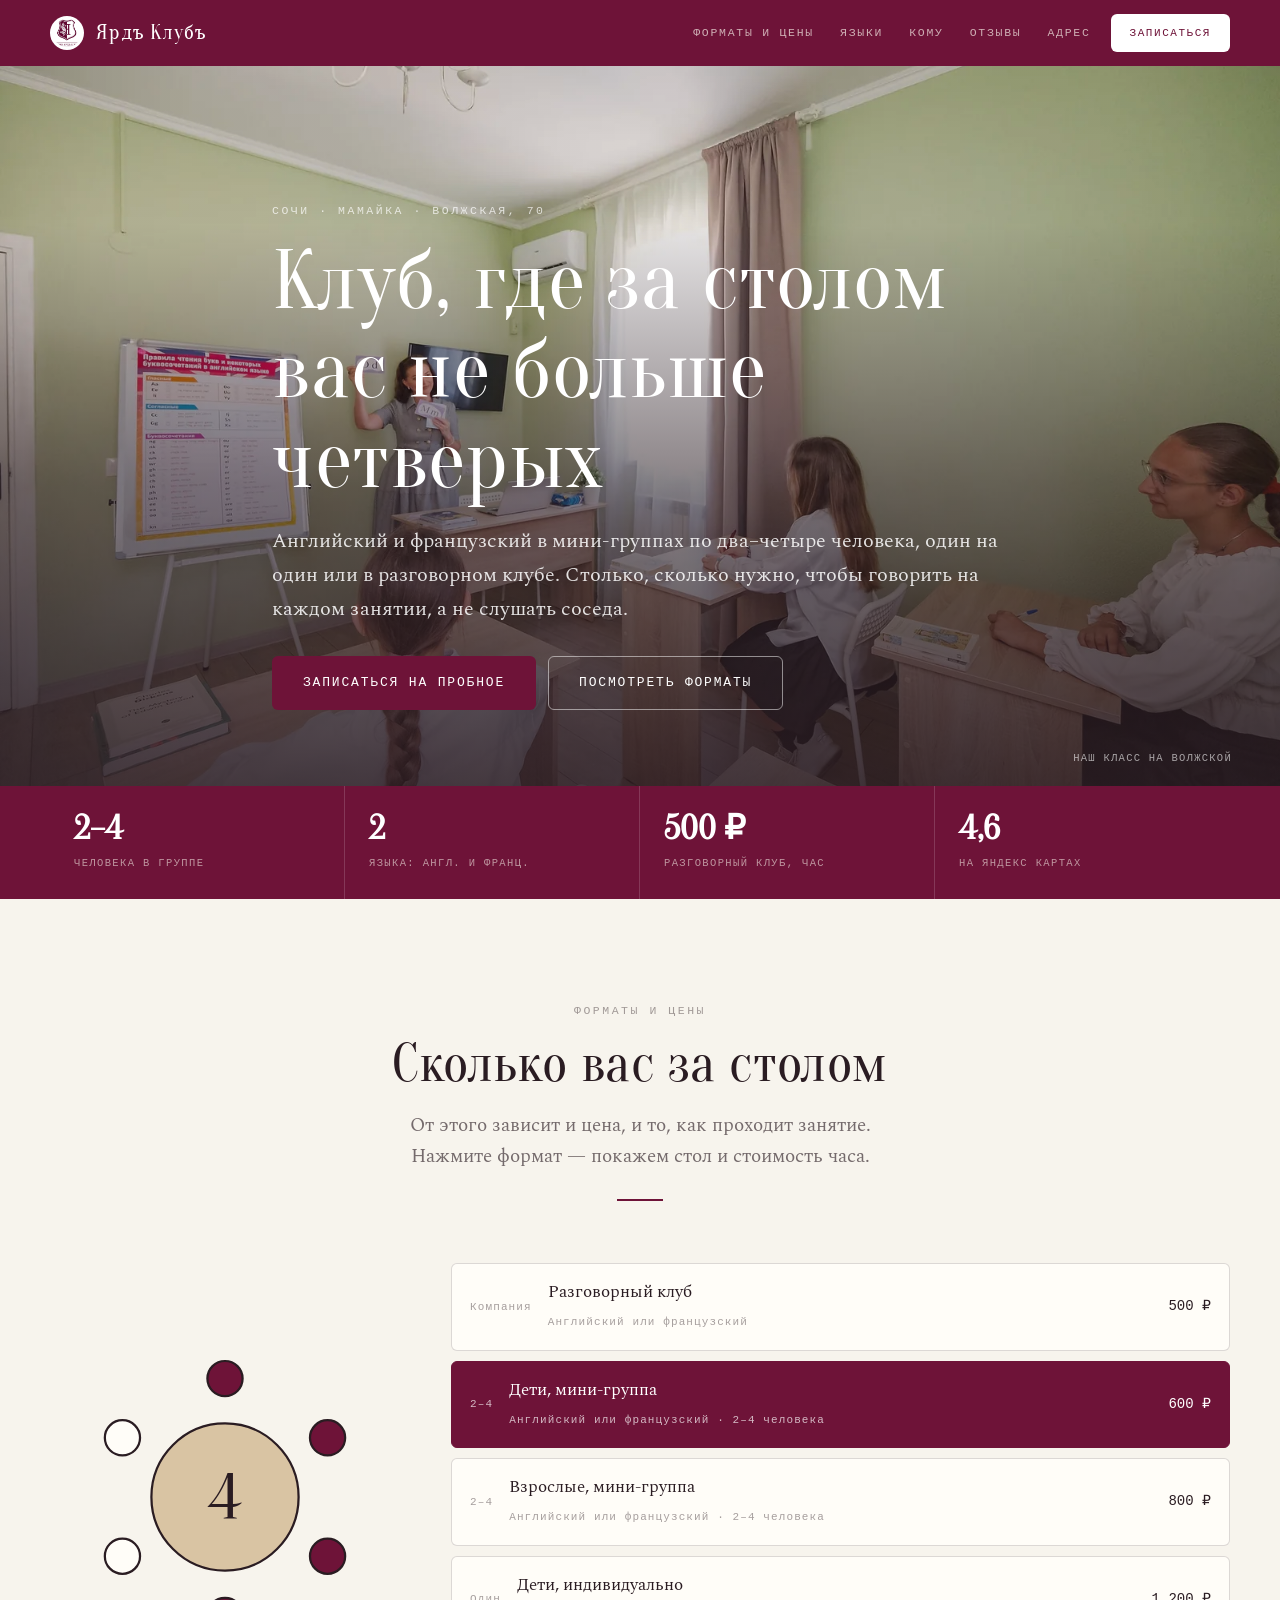
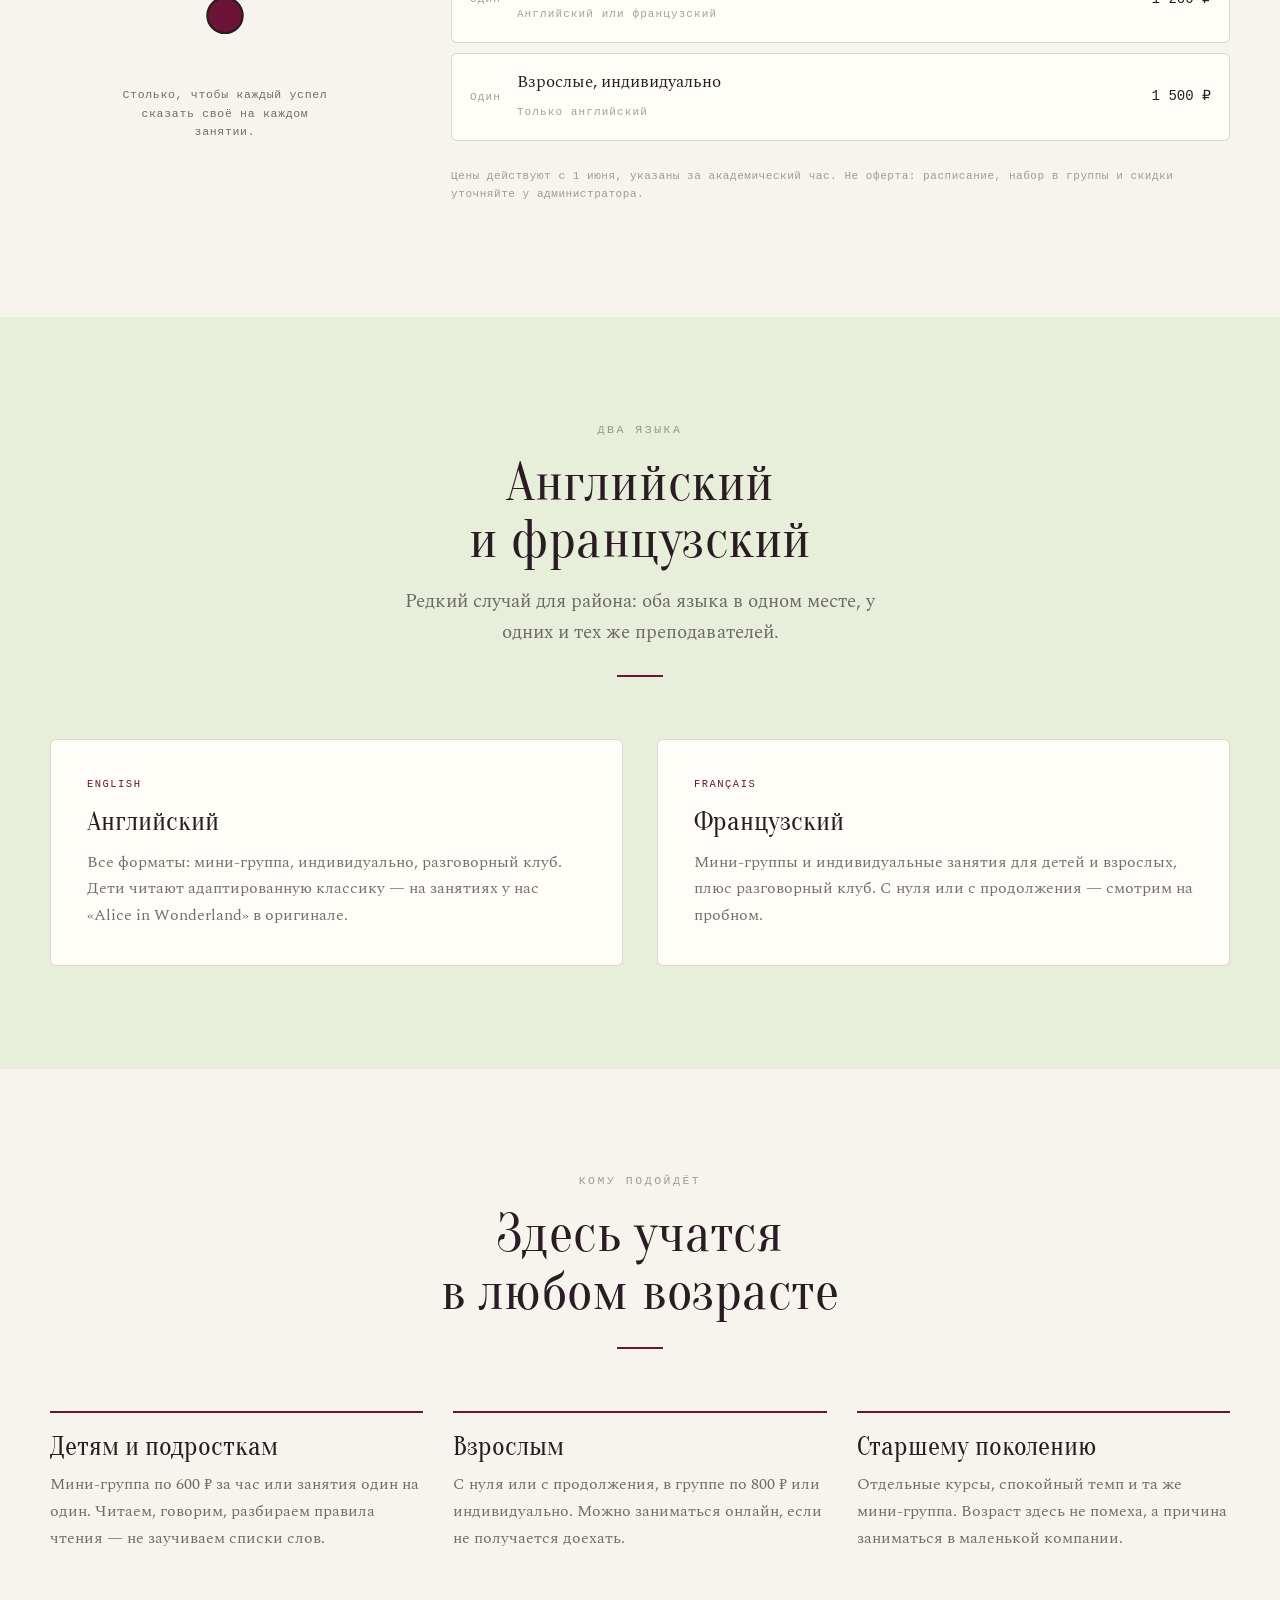
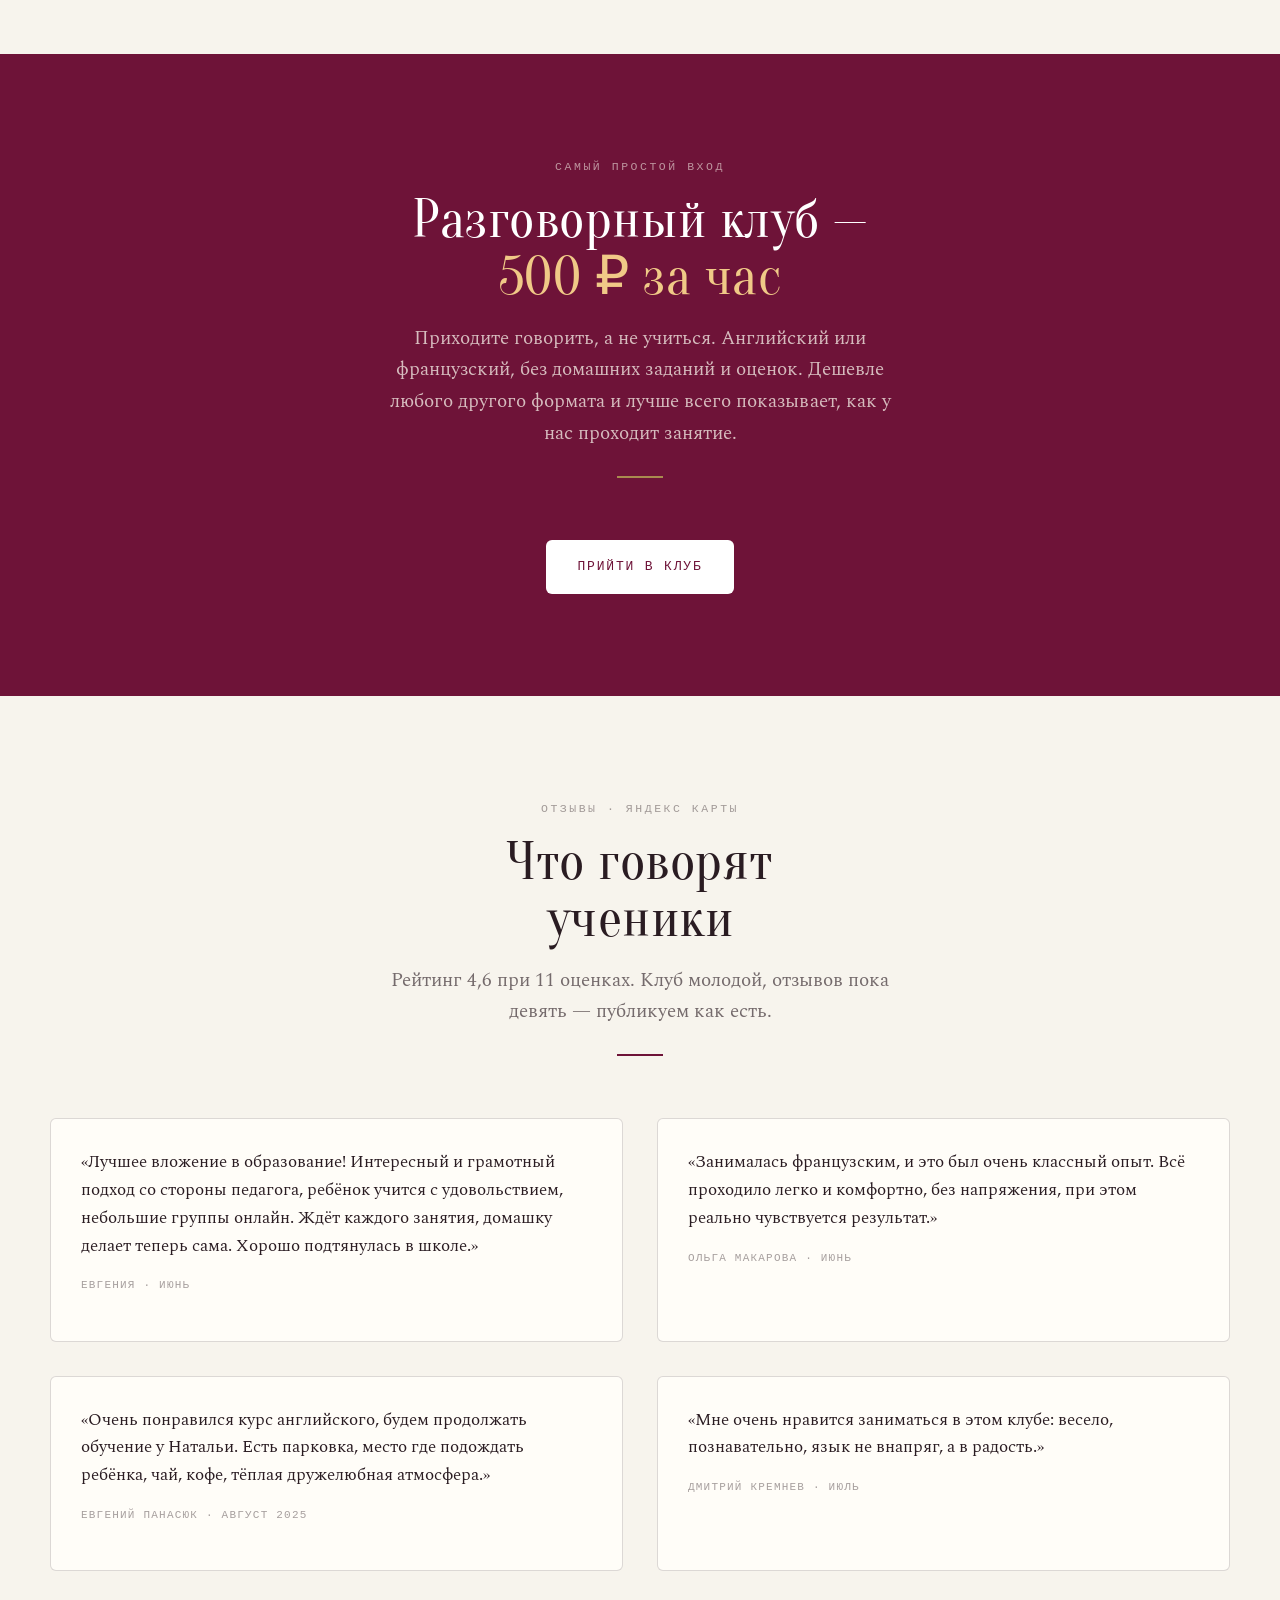
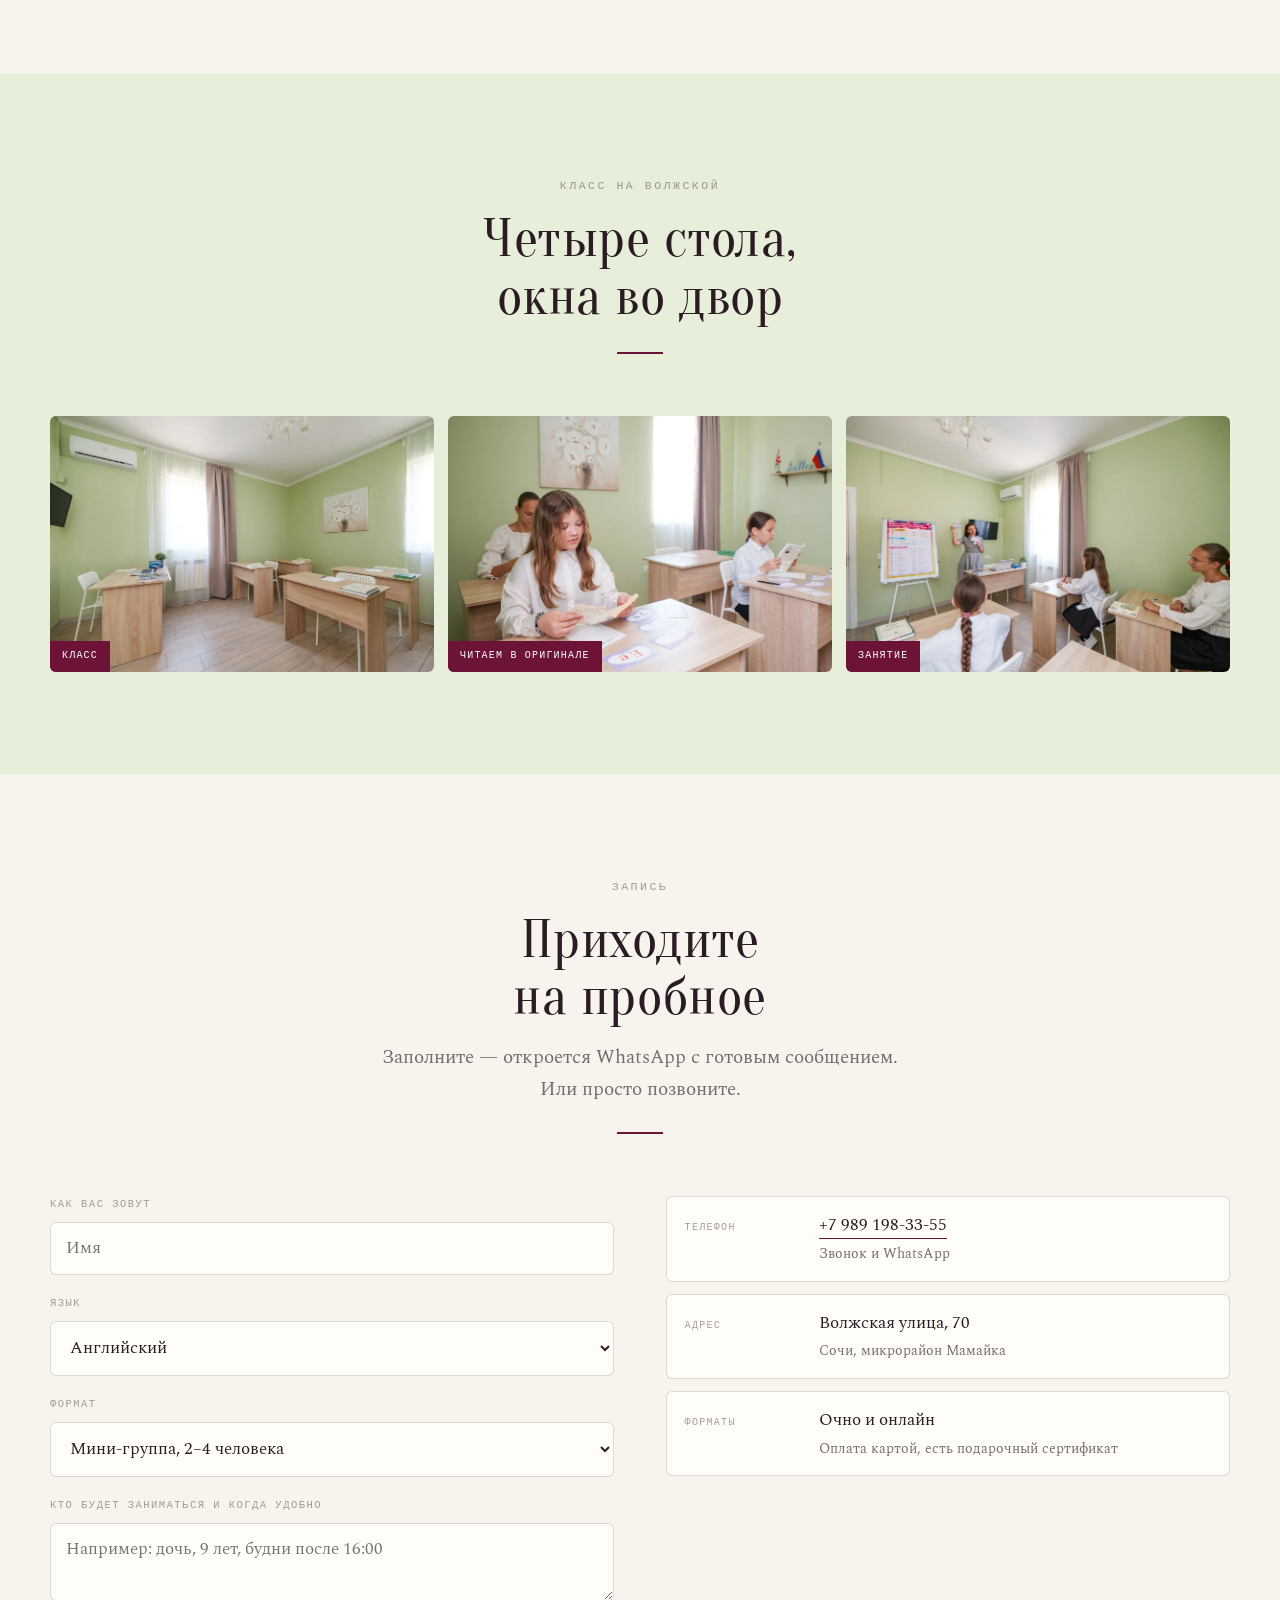
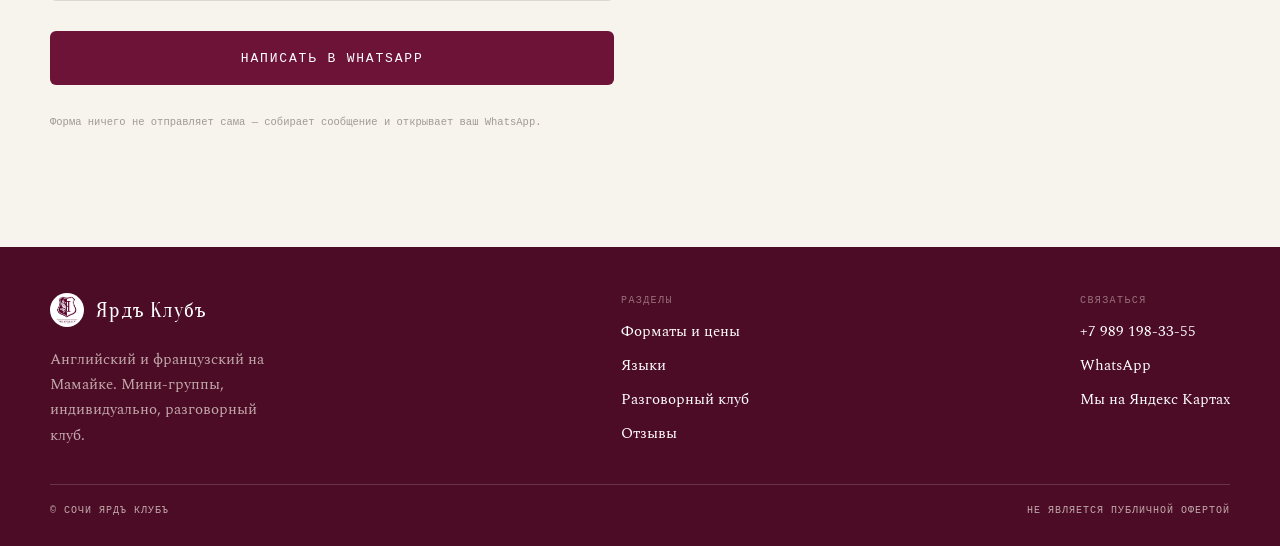
==== yardclub/index.html @ f6d2318f "Добавить на витрину демо Сочи Ярдъ Клубъ Курсы английского и французского на Мамайке. Собрано по кар" ====
<!doctype html>
<html lang="ru">
<head>
<meta charset="utf-8">
<meta name="viewport" content="width=device-width, initial-scale=1">
<title>Сочи Ярдъ Клубъ — английский и французский на Мамайке</title>
<meta name="description" content="Курсы английского и французского в Сочи, Волжская 70. Мини-группы по 2–4 человека, индивидуально, разговорный клуб от 500 ₽. Дети, взрослые и старшее поколение.">
<meta property="og:title" content="Сочи Ярдъ Клубъ — английский и французский на Мамайке">
<meta property="og:description" content="Мини-группы по 2–4 человека. Два языка, разговорный клуб, занятия онлайн и очно.">
<meta property="og:image" content="assets/photo/lesson.jpg">
<meta name="theme-color" content="#6e1338">
<link rel="preconnect" href="https://fonts.googleapis.com">
<link rel="preconnect" href="https://fonts.gstatic.com" crossorigin>
<link href="https://fonts.googleapis.com/css2?family=Oranienbaum&family=Spectral:wght@400;500;600&family=Cousine:wght@400;700&display=swap" rel="stylesheet">
<link rel="stylesheet" href="assets/css/style.css">
<script type="application/ld+json">
{
  "@context": "https://schema.org",
  "@type": "LanguageSchool",
  "name": "Сочи Ярдъ Клубъ",
  "alternateName": "Yard Club",
  "description": "Курсы английского и французского языка в Сочи: мини-группы, индивидуально, разговорный клуб.",
  "address": { "@type": "PostalAddress", "streetAddress": "Волжская улица, 70, микрорайон Мамайка", "addressLocality": "Сочи", "addressCountry": "RU" },
  "telephone": "+79891983355",
  "aggregateRating": { "@type": "AggregateRating", "ratingValue": "4.6", "reviewCount": "9", "bestRating": "5" }
}
</script>
</head>
<body>

<header class="hdr">
  <div class="wrap hdr-in">
    <a class="mark" href="#top">
      <img src="assets/photo/crest.webp" alt="" width="34" height="34">
      <b>Ярдъ Клубъ</b>
    </a>
    <nav class="nav">
      <a href="#table">Форматы и цены</a>
      <a href="#langs">Языки</a>
      <a href="#who">Кому</a>
      <a href="#reviews">Отзывы</a>
      <a href="#book">Адрес</a>
    </nav>
    <a class="btn" href="#book">Записаться</a>
  </div>
</header>

<main id="top">

  <!-- ═══ ПЕРВЫЙ ЭКРАН: ФОТО ВО ВСЮ ШИРИНУ ═══ -->
  <section class="hero on-photo">
    <div class="hero-bg">
      <picture>
        <source srcset="assets/photo/lesson.webp" type="image/webp">
        <img src="assets/photo/lesson.jpg" width="1600" height="1067"
             alt="Занятие в Ярдъ Клубе: три ученицы за отдельными столами и преподаватель с карточками">
      </picture>
    </div>

    <div class="wrap hero-in">
      <p class="eyebrow">Сочи · Мамайка · Волжская, 70</p>
      <h1>Клуб, где за столом<br>вас не больше четверых</h1>
      <p class="hero-sub">
        Английский и французский в мини-группах по два–четыре человека,
        один на один или в разговорном клубе. Столько, сколько нужно,
        чтобы говорить на каждом занятии, а не слушать соседа.
      </p>
      <div class="hero-cta">
        <a class="btn btn-solid" href="#book">Записаться на пробное</a>
        <a class="btn btn-line" href="#table">Посмотреть форматы</a>
      </div>
    </div>

    <span class="hero-cap">Наш класс на Волжской</span>
  </section>

  <!-- ═══ ЛЕНТА ФАКТОВ ═══ -->
  <div class="strip">
    <div class="wrap strip-in">
      <div class="strip-i"><b>2–4</b><span>человека в группе</span></div>
      <div class="strip-i"><b>2</b><span>языка: англ. и франц.</span></div>
      <div class="strip-i"><b>500 ₽</b><span>разговорный клуб, час</span></div>
      <div class="strip-i"><b>4,6</b><span>на Яндекс Картах</span></div>
    </div>
  </div>

  <!-- ═══ ПОДПИСЬ ПРОЕКТА: КЛУБНЫЙ СТОЛ ═══ -->
  <section id="table">
    <div class="wrap">
      <div class="head">
        <p class="eyebrow">Форматы и цены</p>
        <h2>Сколько вас за столом</h2>
        <p class="lede">
          От этого зависит и цена, и то, как проходит занятие.
          Нажмите формат — покажем стол и стоимость часа.
        </p>
      </div>

      <div class="table-wrap">
        <div class="desk-col">
          <div class="desk" id="desk"></div>
          <p class="desk-lbl" id="desk-lbl"></p>
        </div>

        <div>
          <div class="seats" id="seats" role="tablist" aria-label="Форматы занятий"></div>
          <p class="table-note">
            Цены действуют с 1 июня, указаны за академический час.
            Не оферта: расписание, набор в группы и скидки уточняйте
            у администратора.
          </p>
        </div>
      </div>
    </div>
  </section>

  <!-- ═══ ЯЗЫКИ ═══ -->
  <section class="band" id="langs">
    <div class="wrap">
      <div class="head">
        <p class="eyebrow">Два языка</p>
        <h2>Английский<br>и французский</h2>
        <p class="lede">Редкий случай для района: оба языка в одном месте, у одних и тех же преподавателей.</p>
      </div>

      <div class="langs">
        <div class="lang">
          <span class="tag">English</span>
          <h3>Английский</h3>
          <p>
            Все форматы: мини-группа, индивидуально, разговорный клуб.
            Дети читают адаптированную классику — на занятиях у нас
            «Alice in Wonderland» в оригинале.
          </p>
        </div>
        <div class="lang">
          <span class="tag">Français</span>
          <h3>Французский</h3>
          <p>
            Мини-группы и индивидуальные занятия для детей и взрослых,
            плюс разговорный клуб. С нуля или с продолжения — смотрим
            на пробном.
          </p>
        </div>
      </div>
    </div>
  </section>

  <!-- ═══ КОМУ ═══ -->
  <section id="who">
    <div class="wrap">
      <div class="head">
        <p class="eyebrow">Кому подойдёт</p>
        <h2>Здесь учатся<br>в любом возрасте</h2>
      </div>

      <div class="who-grid">
        <div class="who-c">
          <h3>Детям и подросткам</h3>
          <p>Мини-группа по 600 ₽ за час или занятия один на один. Читаем, говорим, разбираем правила чтения — не заучиваем списки слов.</p>
        </div>
        <div class="who-c">
          <h3>Взрослым</h3>
          <p>С нуля или с продолжения, в группе по 800 ₽ или индивидуально. Можно заниматься онлайн, если не получается доехать.</p>
        </div>
        <div class="who-c">
          <h3>Старшему поколению</h3>
          <p>Отдельные курсы, спокойный темп и та же мини-группа. Возраст здесь не помеха, а причина заниматься в маленькой компании.</p>
        </div>
      </div>
    </div>
  </section>

  <!-- ═══ РАЗГОВОРНЫЙ КЛУБ ═══ -->
  <section class="wine" id="club">
    <div class="wrap">
      <div class="head">
        <p class="eyebrow">Самый простой вход</p>
        <h2>Разговорный клуб —<br><span class="accent">500 ₽ за час</span></h2>
        <p class="lede" style="color:rgba(244,236,228,.78)">
          Приходите говорить, а не учиться. Английский или французский,
          без домашних заданий и оценок. Дешевле любого другого формата
          и лучше всего показывает, как у нас проходит занятие.
        </p>
      </div>
      <div style="text-align:center">
        <a class="btn btn-solid" href="#book" style="background:#fff;color:var(--wine)">Прийти в клуб</a>
      </div>
    </div>
  </section>

  <!-- ═══ ОТЗЫВЫ ═══ -->
  <section id="reviews">
    <div class="wrap">
      <div class="head">
        <p class="eyebrow">Отзывы · Яндекс Карты</p>
        <h2>Что говорят<br>ученики</h2>
        <p class="lede">Рейтинг 4,6 при 11 оценках. Клуб молодой, отзывов пока девять — публикуем как есть.</p>
      </div>

      <div class="quotes" id="quotes"></div>
    </div>
  </section>

  <!-- ═══ ФОТОГРАФИИ ═══ -->
  <section class="band" id="pics">
    <div class="wrap">
      <div class="head">
        <p class="eyebrow">Класс на Волжской</p>
        <h2>Четыре стола,<br>окна во двор</h2>
      </div>

      <div class="pics">
        <figure class="pic">
          <picture><source srcset="assets/photo/room.webp" type="image/webp">
          <img src="assets/photo/room.jpg" loading="lazy" alt="Класс Ярдъ Клуба: четыре стола, светлые стены, окна"></picture>
          <figcaption>Класс</figcaption>
        </figure>
        <figure class="pic">
          <picture><source srcset="assets/photo/reading.webp" type="image/webp">
          <img src="assets/photo/reading.jpg" loading="lazy" alt="Ученица читает Alice in Wonderland в оригинале"></picture>
          <figcaption>Читаем в оригинале</figcaption>
        </figure>
        <figure class="pic">
          <picture><source srcset="assets/photo/lesson.webp" type="image/webp">
          <img src="assets/photo/lesson.jpg" loading="lazy" alt="Занятие с преподавателем и карточками букв"></picture>
          <figcaption>Занятие</figcaption>
        </figure>
      </div>
    </div>
  </section>

  <!-- ═══ ЗАПИСЬ ═══ -->
  <section id="book">
    <div class="wrap">
      <div class="head">
        <p class="eyebrow">Запись</p>
        <h2>Приходите<br>на пробное</h2>
        <p class="lede">Заполните — откроется WhatsApp с готовым сообщением. Или просто позвоните.</p>
      </div>

      <div class="book">
        <form class="form" id="book-form" novalidate>
          <div>
            <label class="fl" for="f-name">Как вас зовут</label>
            <input id="f-name" name="name" type="text" autocomplete="name" placeholder="Имя" required>
          </div>
          <div>
            <label class="fl" for="f-lang">Язык</label>
            <select id="f-lang" name="lang">
              <option selected>Английский</option>
              <option>Французский</option>
              <option>Ещё не решили</option>
            </select>
          </div>
          <div>
            <label class="fl" for="f-fmt">Формат</label>
            <select id="f-fmt" name="fmt">
              <option>Разговорный клуб</option>
              <option selected>Мини-группа, 2–4 человека</option>
              <option>Индивидуально</option>
              <option>Подскажите, что подойдёт</option>
            </select>
          </div>
          <div>
            <label class="fl" for="f-note">Кто будет заниматься и когда удобно</label>
            <textarea id="f-note" name="note" placeholder="Например: дочь, 9 лет, будни после 16:00"></textarea>
          </div>
          <button class="btn btn-solid btn-block" type="submit">Написать в WhatsApp</button>
          <p class="form-note" id="form-note">Форма ничего не отправляет сама — собирает сообщение и открывает ваш WhatsApp.</p>
        </form>

        <div class="info">
          <div class="info-r">
            <div class="info-k">Телефон</div>
            <div class="info-v"><a href="tel:+79891983355">+7 989 198-33-55</a><small>Звонок и WhatsApp</small></div>
          </div>
          <div class="info-r">
            <div class="info-k">Адрес</div>
            <div class="info-v">Волжская улица, 70<small>Сочи, микрорайон Мамайка</small></div>
          </div>
          <div class="info-r">
            <div class="info-k">Форматы</div>
            <div class="info-v">Очно и онлайн<small>Оплата картой, есть подарочный сертификат</small></div>
          </div>
          <iframe class="map" loading="lazy" title="Ярдъ Клубъ на карте"
            src="https://yandex.ru/map-widget/v1/org/yard_club/173596534362/?ll=39.697316%2C43.626962&z=17"></iframe>
        </div>
      </div>
    </div>
  </section>

</main>

<footer class="ftr">
  <div class="wrap">
    <div class="ftr-in">
      <div class="ftr-col">
        <a class="mark" href="#top" style="margin:0">
          <img src="assets/photo/crest.webp" alt="" width="34" height="34">
          <b>Ярдъ Клубъ</b>
        </a>
        <p style="margin:10px 0 0;max-width:30ch;font-size:15px">Английский и французский на Мамайке. Мини-группы, индивидуально, разговорный клуб.</p>
      </div>
      <div class="ftr-col">
        <span class="fl">Разделы</span>
        <a href="#table">Форматы и цены</a>
        <a href="#langs">Языки</a>
        <a href="#club">Разговорный клуб</a>
        <a href="#reviews">Отзывы</a>
      </div>
      <div class="ftr-col">
        <span class="fl">Связаться</span>
        <a href="tel:+79891983355">+7 989 198-33-55</a>
        <a href="https://wa.me/79891983355" target="_blank" rel="noopener">WhatsApp</a>
        <a href="https://yandex.ru/maps/org/yard_club/173596534362/" target="_blank" rel="noopener">Мы на Яндекс Картах</a>
      </div>
    </div>
    <div class="ftr-bottom">
      <span>© Сочи Ярдъ Клубъ</span>
      <span>Не является публичной офертой</span>
    </div>
  </div>
</footer>

<a class="btn btn-solid fab" href="#book">Записаться на пробное</a>

<script src="assets/js/app.js"></script>
</body>
</html>
---- yardclub/assets/css/style.css ----
/* Сочи Ярдъ Клубъ — курсы английского и французского
   ------------------------------------------------------------------
   Бордовый снят с их герба (assets/photo/crest.webp), фисташковая
   полоса — краска стен в классе. Ничего не подобрано на вкус.

   Шрифты: Oranienbaum (дисплей) — русская высококонтрастная,
   под «ЯРДЪ» через твёрдый знак; Spectral (текст); Cousine (рубрики).

   Композиция намеренно другая, чем у соседних демо: первый экран —
   фотография во всю ширину с панелью поверх, заголовки разделов
   выключены по центру, как объявление на клубной доске. Скругления
   маленькие, но есть — клуб, а не редакция. */

:root {
  --paper: #f7f4ed;
  --band: #e7eeda;
  --card: #fffdf8;
  --wine: #6e1338;
  --wine-deep: #4d0c26;
  --ink: #2a1c22;
  --ink-60: rgba(42, 28, 34, .64);
  --ink-40: rgba(42, 28, 34, .42);
  --rule: rgba(42, 28, 34, .16);
  --gold: #a98b4f;

  --display: "Oranienbaum", Georgia, serif;
  --body: "Spectral", Georgia, serif;
  --mono: "Cousine", ui-monospace, monospace;

  --wrap: 1180px;
  --gutter: clamp(20px, 4vw, 48px);
  --step: clamp(60px, 8vw, 110px);
  --r: 6px;
}

* { box-sizing: border-box; }
html { scroll-behavior: smooth; -webkit-text-size-adjust: 100%; }

body {
  margin: 0;
  background: var(--paper);
  color: var(--ink);
  font-family: var(--body);
  font-size: 17px;
  line-height: 1.68;
  -webkit-font-smoothing: antialiased;
}

img { max-width: 100%; display: block; }
a { color: inherit; }

.wrap { width: min(100% - (var(--gutter) * 2), var(--wrap)); margin-inline: auto; }
section { padding-block: var(--step); }
.band { background: var(--band); }
.wine { background: var(--wine); color: #f4ece4; }
.wine h2, .wine h3 { color: #fff; }
.wine p { color: rgba(244, 236, 228, .78); }

/* ---------- типографика ---------- */

h1, h2, h3 { font-family: var(--display); font-weight: 400; margin: 0; line-height: 1.06; }
h1 { font-size: clamp(40px, 6.6vw, 86px); letter-spacing: .01em; }
h2 { font-size: clamp(30px, 4.4vw, 54px); letter-spacing: .01em; }
h3 { font-size: clamp(21px, 2.4vw, 27px); }
.accent { color: var(--wine); }
.wine .accent { color: #f0c987; }

.eyebrow {
  font-family: var(--mono); font-size: 11.5px; letter-spacing: .22em;
  text-transform: uppercase; color: var(--ink-40); margin: 0 0 16px;
}
.wine .eyebrow { color: rgba(244, 236, 228, .6); }

.lede { font-size: clamp(16px, 1.7vw, 19px); color: var(--ink-60); margin: 0; }

/* Заголовок раздела по центру — как объявление на клубной доске.
   Это и есть главное отличие от редакционной сетки соседних демо. */
.head { text-align: center; max-width: 58ch; margin: 0 auto clamp(38px, 5vw, 62px); }
.head .lede { margin-top: 16px; }
.head::after {
  content: ""; display: block; width: 46px; height: 2px;
  background: var(--wine); margin: 26px auto 0;
}
.wine .head::after { background: var(--gold); }

/* ---------- кнопки ---------- */

.btn {
  display: inline-flex; align-items: center; justify-content: center;
  padding: 15px 30px; border: 1px solid transparent; border-radius: var(--r);
  font-family: var(--mono); font-weight: 400; font-size: 13px;
  letter-spacing: .14em; text-transform: uppercase;
  text-decoration: none; cursor: pointer; min-height: 52px;
  transition: background .18s ease, color .18s ease, border-color .18s ease;
}
.btn-solid { background: var(--wine); color: #fff; }
.btn-solid:hover { background: var(--wine-deep); }
.btn-line { background: transparent; color: var(--ink); border-color: var(--rule); }
.btn-line:hover { border-color: var(--wine); color: var(--wine); }
.on-photo .btn-line { color: #fff; border-color: rgba(255,255,255,.5); }
.on-photo .btn-line:hover { border-color: #fff; background: rgba(255,255,255,.12); color: #fff; }
.btn-block { width: 100%; }
.btn:focus-visible { outline: 2px solid var(--gold); outline-offset: 3px; }

/* ---------- шапка ---------- */

.hdr { background: var(--wine); color: #f4ece4; }
.hdr-in { display: flex; align-items: center; gap: 20px; height: 66px; }
.mark { display: flex; align-items: center; gap: 12px; text-decoration: none; margin-right: auto; }
.mark img { width: 34px; height: 34px; object-fit: contain; background: #fff; border-radius: 50%; padding: 3px; }
.mark b { font-family: var(--display); font-size: 21px; font-weight: 400; letter-spacing: .06em; color: #fff; }
.nav { display: flex; gap: 26px; }
.nav a { font-family: var(--mono); font-size: 11.5px; letter-spacing: .15em; text-transform: uppercase; text-decoration: none; color: rgba(244,236,228,.72); }
.nav a:hover { color: #fff; }
.hdr .btn { min-height: 38px; padding: 9px 18px; font-size: 11px; background: #fff; color: var(--wine); }
.hdr .btn:hover { background: var(--band); }
@media (max-width: 980px) { .nav { display: none; } }

/* ---------- первый экран: фотография во всю ширину ---------- */

.hero { position: relative; padding: 0; min-height: min(84vh, 720px); display: flex; align-items: flex-end; }
.hero-bg { position: absolute; inset: 0; overflow: hidden; }
.hero-bg img { width: 100%; height: 100%; object-fit: cover; }
/* Затемнение снизу, чтобы текст читался поверх снимка */
.hero-bg::after {
  content: ""; position: absolute; inset: 0;
  background: linear-gradient(to top, rgba(42,28,34,.86) 0%, rgba(42,28,34,.55) 42%, rgba(42,28,34,.12) 78%);
}
.hero-in { position: relative; padding-block: clamp(40px, 6vw, 76px); color: #fff; max-width: 46rem; }
.hero-in .eyebrow { color: rgba(255,255,255,.72); }
.hero h1 { color: #fff; margin-bottom: 20px; }
.hero-sub { font-size: clamp(16px, 1.8vw, 20px); color: rgba(255,255,255,.86); margin: 0 0 30px; }
.hero-cta { display: flex; gap: 12px; flex-wrap: wrap; }
.hero-cap {
  position: absolute; right: var(--gutter); bottom: 18px;
  font-family: var(--mono); font-size: 10.5px; letter-spacing: .12em;
  text-transform: uppercase; color: rgba(255,255,255,.6);
}
@media (max-width: 700px) { .hero-cap { display: none; } }

/* ---------- лента фактов ---------- */

.strip { background: var(--wine); color: #f4ece4; padding-block: 0; }
.strip-in { display: flex; flex-wrap: wrap; }
.strip-i { flex: 1 1 200px; padding: 26px 24px; border-right: 1px solid rgba(255,255,255,.16); }
.strip-i:last-child { border-right: 0; }
.strip-i b { display: block; font-family: var(--display); font-size: clamp(26px, 3.2vw, 34px); color: #fff; line-height: 1; }
.strip-i span { display: block; font-family: var(--mono); font-size: 10.5px; letter-spacing: .13em; text-transform: uppercase; color: rgba(244,236,228,.6); margin-top: 9px; }
@media (max-width: 640px) { .strip-i { flex-basis: 50%; border-bottom: 1px solid rgba(255,255,255,.16); } }

/* ---------- подпись проекта: клубный стол ---------- */

.table-wrap { display: grid; grid-template-columns: minmax(240px, .62fr) 1.38fr; gap: clamp(28px, 4vw, 60px); align-items: center; }
@media (max-width: 900px) { .table-wrap { grid-template-columns: 1fr; } }

.seats { display: grid; gap: 10px; }
.seat {
  display: grid; grid-template-columns: auto 1fr auto; gap: 16px; align-items: center;
  background: var(--card); border: 1px solid var(--rule); border-radius: var(--r);
  padding: 15px 18px; cursor: pointer; text-align: left; font: inherit; color: inherit;
  transition: border-color .18s ease, background .18s ease;
}
.seat:hover { border-color: var(--wine); }
.seat[aria-selected="true"] { background: var(--wine); border-color: var(--wine); color: #fff; }
.seat-n { font-family: var(--mono); font-size: 11px; letter-spacing: .1em; color: var(--ink-40); }
.seat[aria-selected="true"] .seat-n { color: rgba(255,255,255,.7); }
.seat-t { font-size: 16.5px; }
.seat-p { font-family: var(--mono); font-size: 14px; white-space: nowrap; }
.seat:focus-visible { outline: 2px solid var(--gold); outline-offset: 3px; }

/* Стол сверху: круг и стулья по кругу. Занятые места закрашиваются. */
.desk { position: relative; aspect-ratio: 1; max-width: 320px; margin-inline: auto; }
.desk svg { width: 100%; height: 100%; }
.desk-top { fill: #d9c4a3; stroke: var(--ink); stroke-width: 1.4; }
.chair { fill: var(--card); stroke: var(--ink); stroke-width: 1.4; transition: fill .25s ease; }
.chair.on { fill: var(--wine); }
.desk-col { text-align: center; }
/* Подпись — обычный абзац, а не <text> внутри SVG: длинная фраза
   обрезалась по viewBox и теряла начало. */
.desk-lbl {
  font-family: var(--mono); font-size: 11.5px; letter-spacing: .06em;
  color: var(--ink-60); margin: 20px auto 0; max-width: 30ch; line-height: 1.6;
}
.desk-num { font-family: var(--display); font-size: 40px; fill: var(--ink); text-anchor: middle; }

.table-note { margin-top: 26px; font-family: var(--mono); font-size: 11px; letter-spacing: .05em; color: var(--ink-40); line-height: 1.7; }

/* ---------- языки ---------- */

.langs { display: grid; grid-template-columns: 1fr 1fr; gap: clamp(20px, 3vw, 34px); }
@media (max-width: 760px) { .langs { grid-template-columns: 1fr; } }
.lang { background: var(--card); border: 1px solid var(--rule); border-radius: var(--r); padding: clamp(24px, 3vw, 36px); }
.lang h3 { margin-bottom: 12px; }
.lang p { margin: 0; color: var(--ink-60); font-size: 16px; }
.lang .tag { font-family: var(--mono); font-size: 10.5px; letter-spacing: .14em; text-transform: uppercase; color: var(--wine); display: block; margin-bottom: 14px; }

/* ---------- кому ---------- */

.who-grid { display: grid; grid-template-columns: repeat(3, 1fr); gap: clamp(18px, 2.6vw, 30px); }
@media (max-width: 820px) { .who-grid { grid-template-columns: 1fr; } }
.who-c { border-top: 2px solid var(--wine); padding-top: 20px; }
.who-c h3 { margin-bottom: 10px; }
.who-c p { margin: 0; color: var(--ink-60); font-size: 16px; }

/* ---------- отзывы ---------- */

.quotes { display: grid; grid-template-columns: repeat(2, 1fr); gap: clamp(20px, 3vw, 34px); }
@media (max-width: 760px) { .quotes { grid-template-columns: 1fr; } }
.quote { background: var(--card); border: 1px solid var(--rule); border-radius: var(--r); padding: clamp(22px, 2.8vw, 30px); }
.quote p { margin: 0 0 16px; font-size: 16.5px; }
.quote .who { font-family: var(--mono); font-size: 11px; letter-spacing: .11em; text-transform: uppercase; color: var(--ink-40); }

/* ---------- фотографии ---------- */

.pics { display: grid; grid-template-columns: repeat(3, 1fr); gap: 14px; }
@media (max-width: 760px) { .pics { grid-template-columns: 1fr; } }
.pic { position: relative; margin: 0; border-radius: var(--r); overflow: hidden; }
.pic img { width: 100%; aspect-ratio: 3/2; object-fit: cover; }
.pic figcaption {
  position: absolute; left: 0; bottom: 0; background: var(--wine); color: #fff;
  font-family: var(--mono); font-size: 10px; letter-spacing: .12em;
  text-transform: uppercase; padding: 7px 12px;
}

/* ---------- запись ---------- */

.book { display: grid; grid-template-columns: 1fr 1fr; gap: clamp(28px, 4vw, 56px); }
@media (max-width: 860px) { .book { grid-template-columns: 1fr; } }
.form { display: grid; gap: 18px; }
.form .fl { font-family: var(--mono); font-size: 10.5px; letter-spacing: .14em; text-transform: uppercase; color: var(--ink-40); display: block; margin-bottom: 8px; }
.form input, .form select, .form textarea {
  width: 100%; padding: 13px 15px; border: 1px solid var(--rule); border-radius: var(--r);
  background: var(--card); font-family: var(--body); font-size: 16.5px; color: var(--ink);
}
.form input:focus, .form select:focus, .form textarea:focus { outline: 0; border-color: var(--wine); }
.form textarea { min-height: 78px; resize: vertical; }
.form-note { font-family: var(--mono); font-size: 10.5px; color: var(--ink-40); line-height: 1.7; }

.info { display: grid; gap: 12px; align-content: start; }
.info-r { display: grid; grid-template-columns: 118px 1fr; gap: 16px; padding: 15px 18px; background: var(--card); border: 1px solid var(--rule); border-radius: var(--r); align-items: baseline; }
.info-k { font-family: var(--mono); font-size: 10px; letter-spacing: .13em; text-transform: uppercase; color: var(--ink-40); }
.info-v { font-size: 16.5px; }
.info-v a { text-decoration: none; border-bottom: 1px solid var(--wine); }
.info-v small { display: block; font-size: 13.5px; color: var(--ink-60); margin-top: 3px; }
.map { border: 0; width: 100%; height: 250px; border-radius: var(--r); margin-top: 6px; }

/* ---------- подвал ---------- */

.ftr { background: var(--wine-deep); color: rgba(244, 236, 228, .7); padding-block: 46px 26px; }
.ftr a { color: #fff; text-decoration: none; font-size: 15px; }
.ftr a:hover { color: #f0c987; }
.ftr-in { display: flex; gap: 30px; flex-wrap: wrap; justify-content: space-between; }
.ftr-col { display: grid; gap: 9px; align-content: start; }
.ftr-col .fl { font-family: var(--mono); font-size: 10px; letter-spacing: .14em; text-transform: uppercase; color: rgba(244,236,228,.45); }
.ftr-bottom {
  margin-top: 36px; padding-top: 18px; border-top: 1px solid rgba(255,255,255,.16);
  display: flex; justify-content: space-between; gap: 14px; flex-wrap: wrap;
  font-family: var(--mono); font-size: 10px; letter-spacing: .1em; text-transform: uppercase;
}

/* ---------- кнопка на телефоне ---------- */

.fab { position: fixed; left: 12px; right: 12px; bottom: 12px; z-index: 70; display: none; }
@media (max-width: 980px) { .fab { display: flex; } body { padding-bottom: 76px; } }

@media (prefers-reduced-motion: reduce) {
  * { animation: none !important; transition: none !important; }
  html { scroll-behavior: auto; }
}
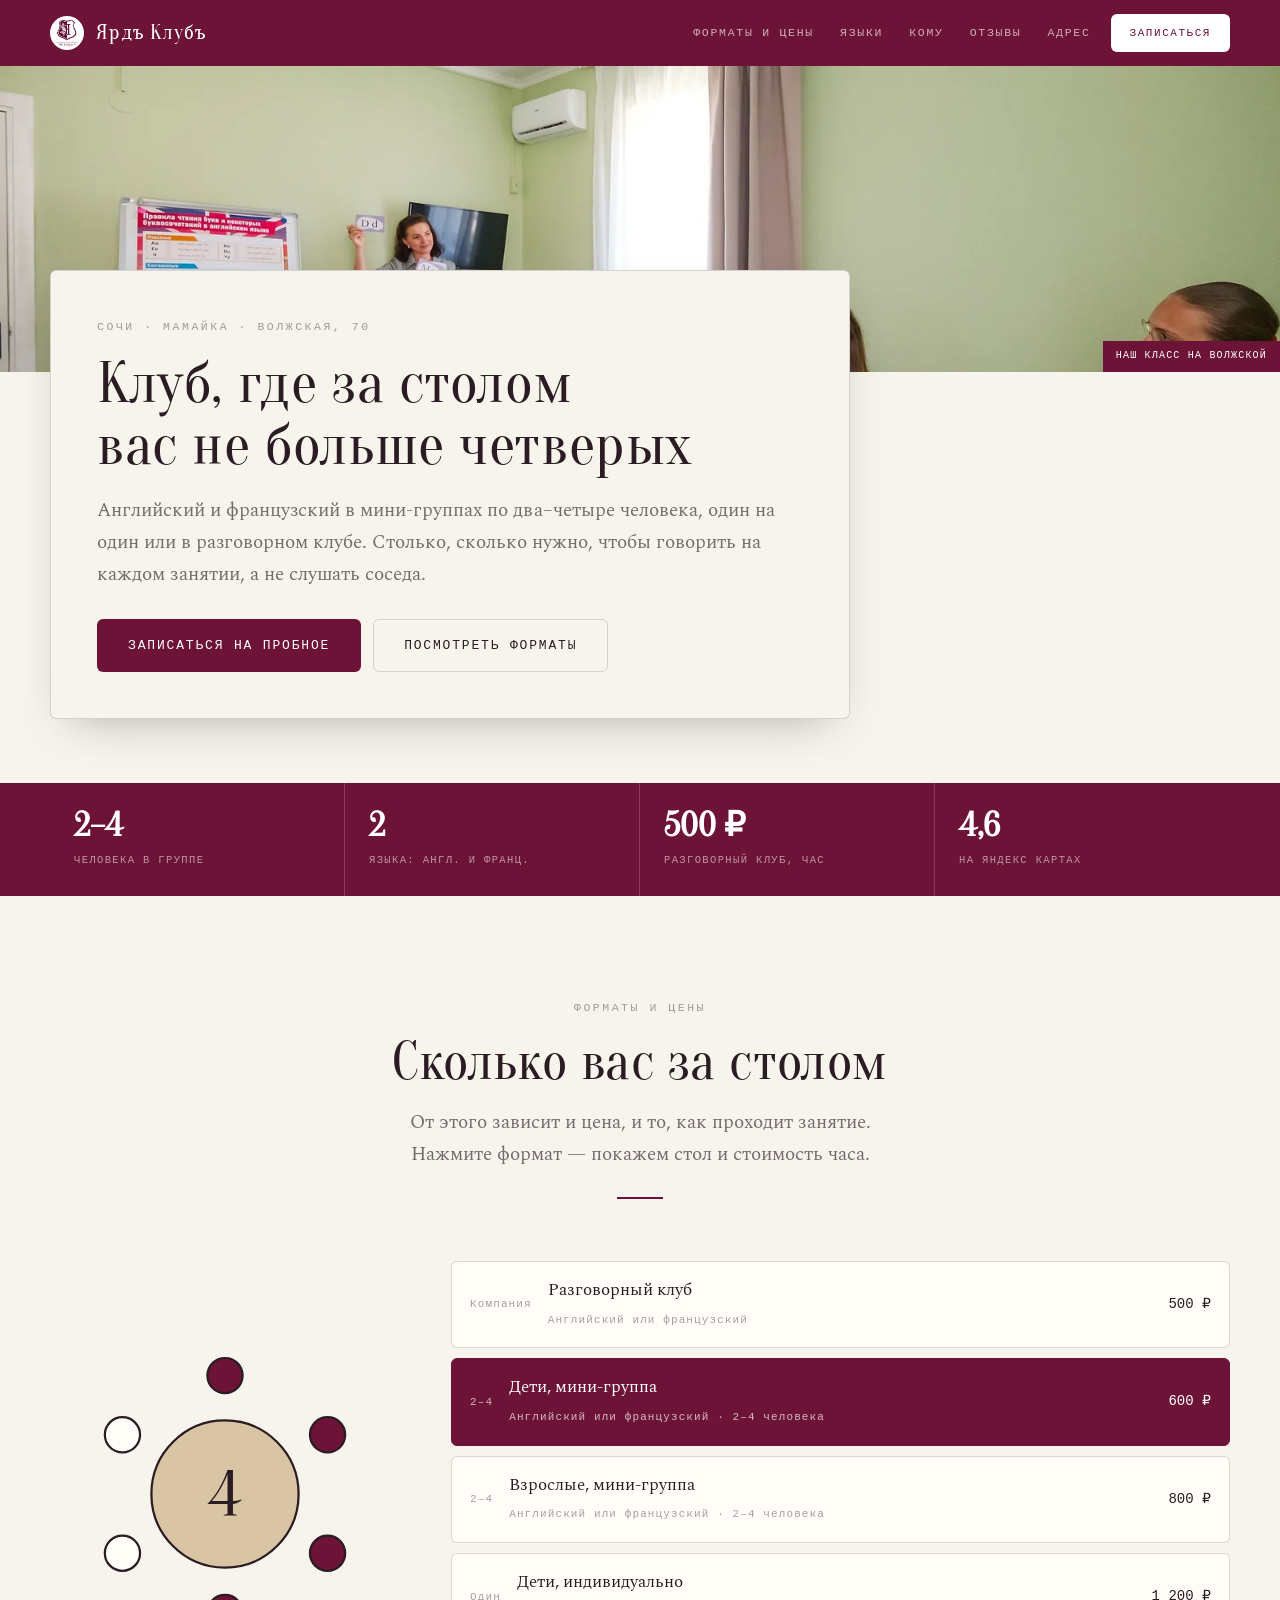
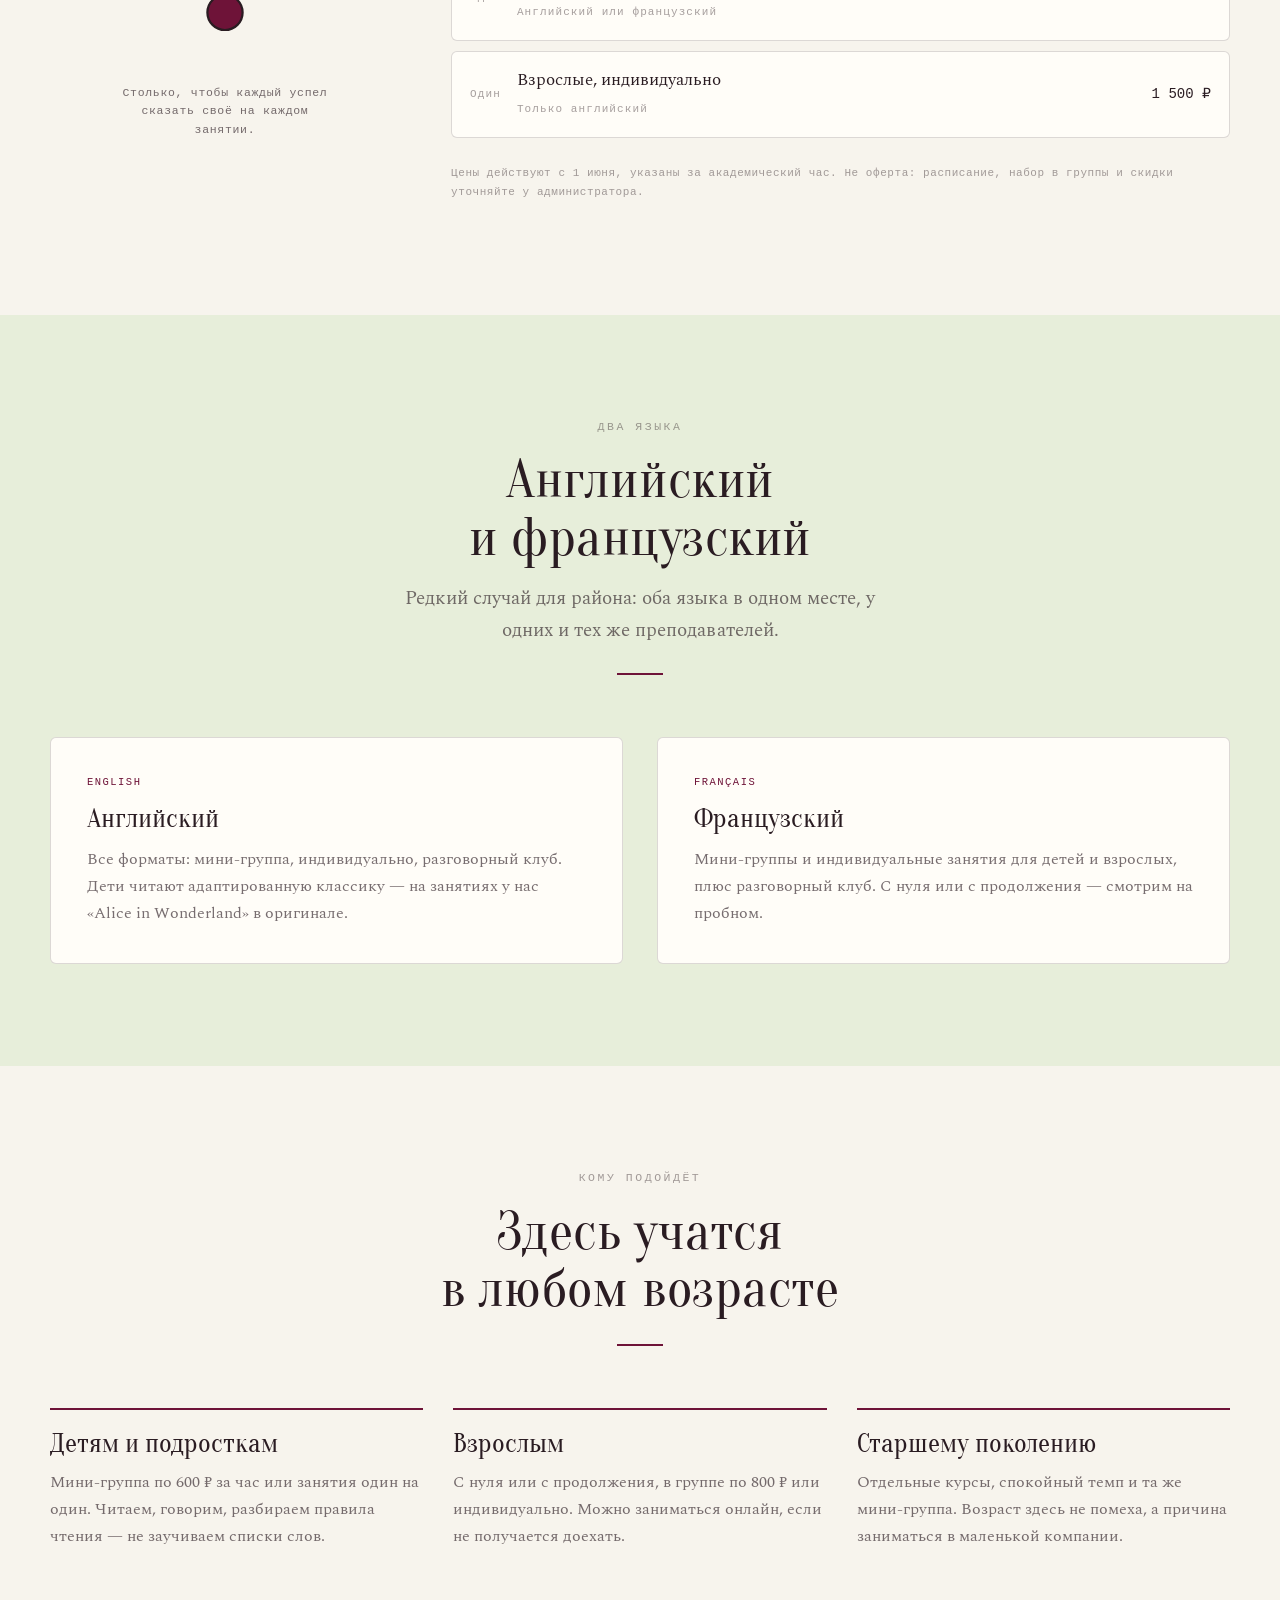
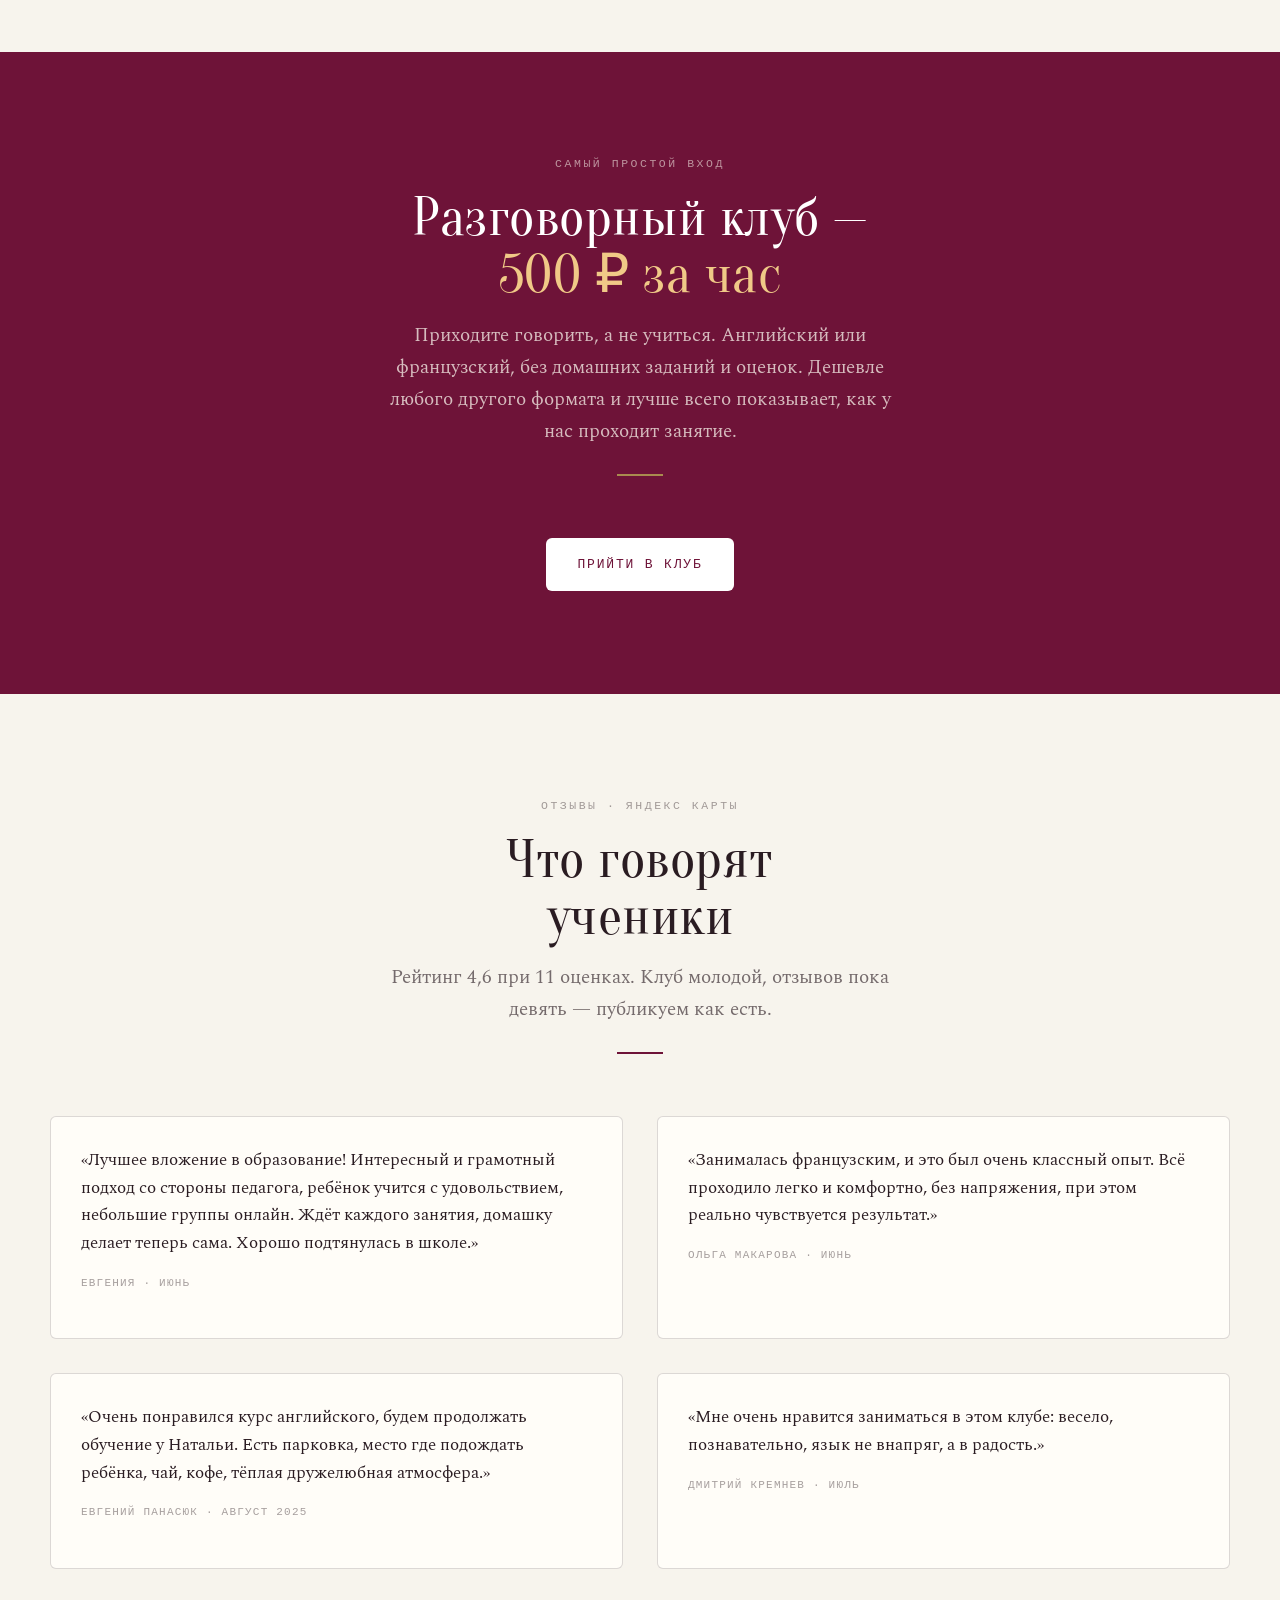
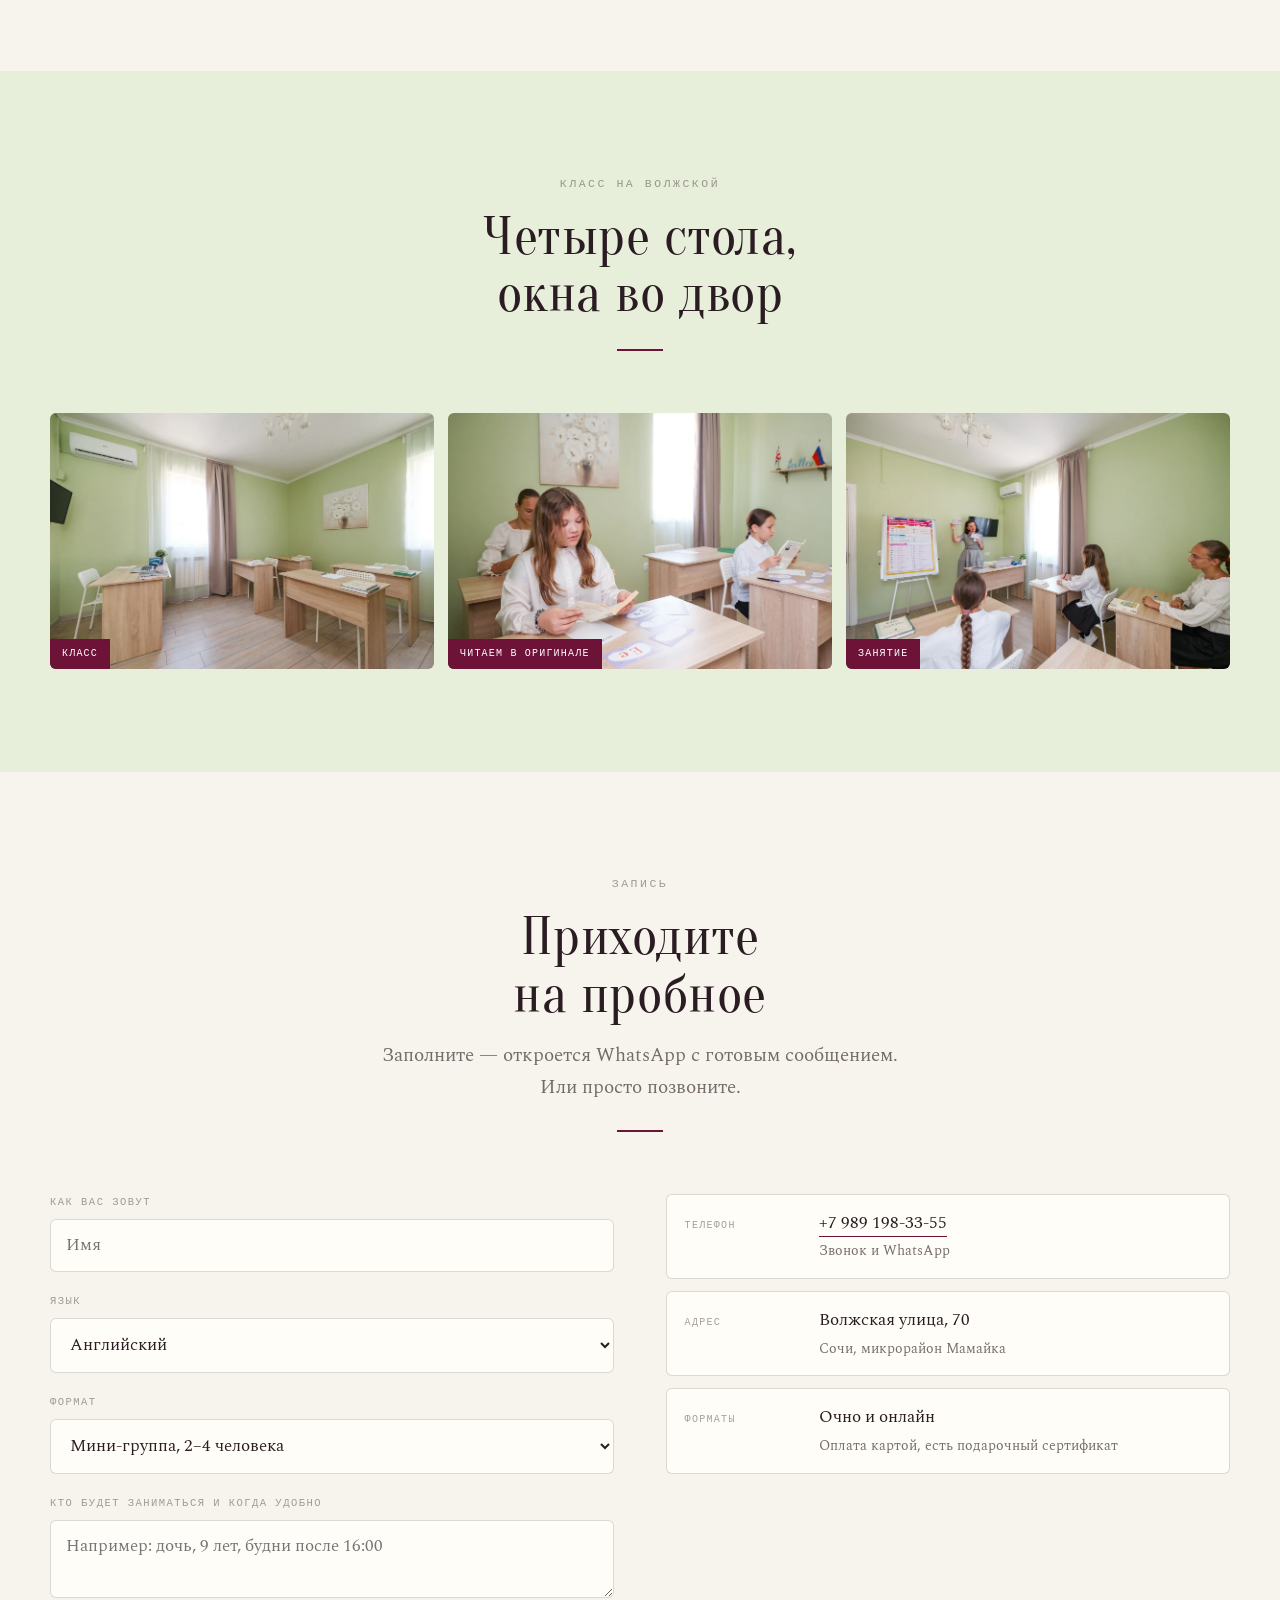
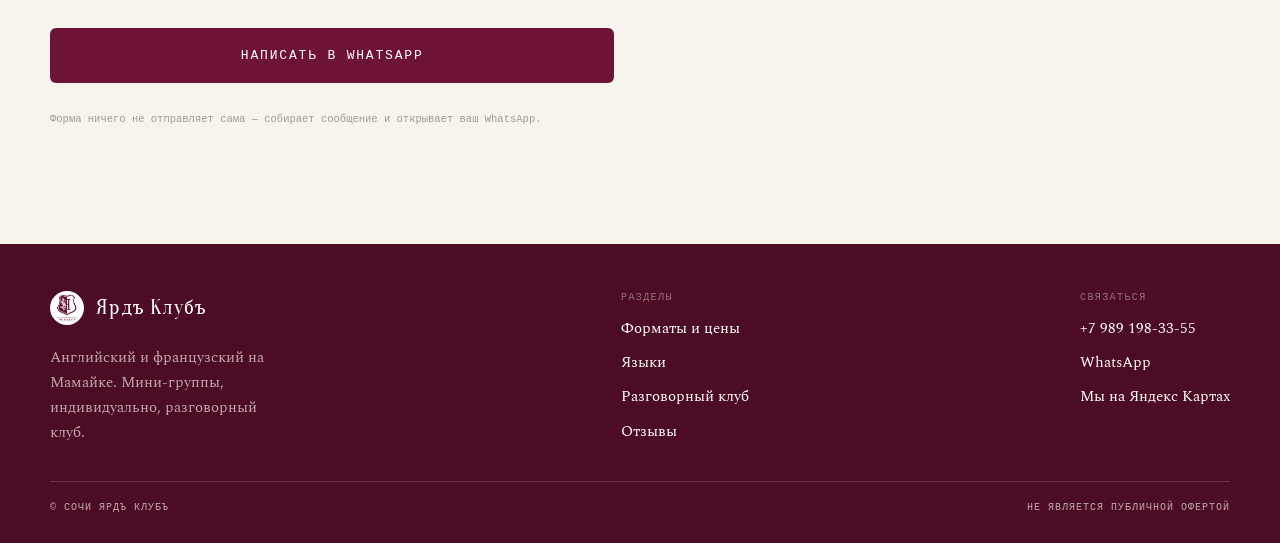
==== commit 635ee8e0: "Переделать первый экран Ярдъ Клуба: текст на карточке вместо белого по фото Белый заголовок лежал пр" ====
--- a/yardclub/index.html
+++ b/yardclub/index.html
@@ -48,30 +48,31 @@
 <main id="top">
 
   <!-- ═══ ПЕРВЫЙ ЭКРАН: ФОТО ВО ВСЮ ШИРИНУ ═══ -->
-  <section class="hero on-photo">
-    <div class="hero-bg">
+  <section class="hero">
+    <div class="hero-photo">
       <picture>
         <source srcset="assets/photo/lesson.webp" type="image/webp">
         <img src="assets/photo/lesson.jpg" width="1600" height="1067"
              alt="Занятие в Ярдъ Клубе: три ученицы за отдельными столами и преподаватель с карточками">
       </picture>
-    </div>
-
-    <div class="wrap hero-in">
-      <p class="eyebrow">Сочи · Мамайка · Волжская, 70</p>
-      <h1>Клуб, где за столом<br>вас не больше четверых</h1>
-      <p class="hero-sub">
-        Английский и французский в мини-группах по два–четыре человека,
-        один на один или в разговорном клубе. Столько, сколько нужно,
-        чтобы говорить на каждом занятии, а не слушать соседа.
-      </p>
-      <div class="hero-cta">
-        <a class="btn btn-solid" href="#book">Записаться на пробное</a>
-        <a class="btn btn-line" href="#table">Посмотреть форматы</a>
-      </div>
-    </div>
-
-    <span class="hero-cap">Наш класс на Волжской</span>
+      <span class="hero-cap">Наш класс на Волжской</span>
+    </div>
+
+    <div class="wrap">
+      <div class="hero-card">
+        <p class="eyebrow">Сочи · Мамайка · Волжская, 70</p>
+        <h1>Клуб, где за столом<br>вас не больше четверых</h1>
+        <p class="hero-sub">
+          Английский и французский в мини-группах по два–четыре человека,
+          один на один или в разговорном клубе. Столько, сколько нужно,
+          чтобы говорить на каждом занятии, а не слушать соседа.
+        </p>
+        <div class="hero-cta">
+          <a class="btn btn-solid" href="#book">Записаться на пробное</a>
+          <a class="btn btn-line" href="#table">Посмотреть форматы</a>
+        </div>
+      </div>
+    </div>
   </section>
 
   <!-- ═══ ЛЕНТА ФАКТОВ ═══ -->
--- a/yardclub/assets/css/style.css
+++ b/yardclub/assets/css/style.css
@@ -59,7 +59,7 @@
 /* ---------- типографика ---------- */
 
 h1, h2, h3 { font-family: var(--display); font-weight: 400; margin: 0; line-height: 1.06; }
-h1 { font-size: clamp(40px, 6.6vw, 86px); letter-spacing: .01em; }
+h1 { font-size: clamp(34px, 4.6vw, 62px); letter-spacing: .01em; }
 h2 { font-size: clamp(30px, 4.4vw, 54px); letter-spacing: .01em; }
 h3 { font-size: clamp(21px, 2.4vw, 27px); }
 .accent { color: var(--wine); }
@@ -97,8 +97,6 @@
 .btn-solid:hover { background: var(--wine-deep); }
 .btn-line { background: transparent; color: var(--ink); border-color: var(--rule); }
 .btn-line:hover { border-color: var(--wine); color: var(--wine); }
-.on-photo .btn-line { color: #fff; border-color: rgba(255,255,255,.5); }
-.on-photo .btn-line:hover { border-color: #fff; background: rgba(255,255,255,.12); color: #fff; }
 .btn-block { width: 100%; }
 .btn:focus-visible { outline: 2px solid var(--gold); outline-offset: 3px; }
 
@@ -116,27 +114,41 @@
 .hdr .btn:hover { background: var(--band); }
 @media (max-width: 980px) { .nav { display: none; } }
 
-/* ---------- первый экран: фотография во всю ширину ---------- */
-
-.hero { position: relative; padding: 0; min-height: min(84vh, 720px); display: flex; align-items: flex-end; }
-.hero-bg { position: absolute; inset: 0; overflow: hidden; }
-.hero-bg img { width: 100%; height: 100%; object-fit: cover; }
-/* Затемнение снизу, чтобы текст читался поверх снимка */
-.hero-bg::after {
-  content: ""; position: absolute; inset: 0;
-  background: linear-gradient(to top, rgba(42,28,34,.86) 0%, rgba(42,28,34,.55) 42%, rgba(42,28,34,.12) 78%);
-}
-.hero-in { position: relative; padding-block: clamp(40px, 6vw, 76px); color: #fff; max-width: 46rem; }
-.hero-in .eyebrow { color: rgba(255,255,255,.72); }
-.hero h1 { color: #fff; margin-bottom: 20px; }
-.hero-sub { font-size: clamp(16px, 1.8vw, 20px); color: rgba(255,255,255,.86); margin: 0 0 30px; }
+/* ---------- первый экран: фотография и карточка поверх ---------- */
+/* Белый текст прямо на снимке читался мутно: класс светлый, за спиной
+   окно и зелёная стена. Поэтому текст живёт на плотной карточке, а
+   фотография остаётся полосой во всю ширину — композиция сохраняется,
+   читаемость перестаёт зависеть от того, что попало в кадр. */
+
+.hero { padding: 0; }
+
+.hero-photo { position: relative; height: clamp(210px, 34vh, 360px); overflow: hidden; }
+.hero-photo img { width: 100%; height: 100%; object-fit: cover; object-position: center 38%; }
+.hero-cap {
+  position: absolute; right: 0; bottom: 0;
+  background: var(--wine); color: #fff;
+  font-family: var(--mono); font-size: 10px; letter-spacing: .12em;
+  text-transform: uppercase; padding: 7px 13px;
+}
+
+/* На узком экране карточка наезжает на подпись — прячем её:
+   адрес и так стоит рубрикой в самой карточке. */
+@media (max-width: 760px) { .hero-cap { display: none; } }
+
+.hero-card {
+  position: relative;
+  margin-top: clamp(-110px, -8vw, -68px);
+  margin-bottom: clamp(40px, 5vw, 64px);
+  background: var(--paper);
+  border: 1px solid var(--rule);
+  border-radius: var(--r);
+  padding: clamp(26px, 3.6vw, 52px);
+  max-width: 800px;
+  box-shadow: 0 18px 44px -22px rgba(42, 28, 34, .38);
+}
+.hero-card h1 { margin-bottom: 18px; }
+.hero-sub { font-size: clamp(16px, 1.7vw, 19px); color: var(--ink-60); margin: 0 0 28px; }
 .hero-cta { display: flex; gap: 12px; flex-wrap: wrap; }
-.hero-cap {
-  position: absolute; right: var(--gutter); bottom: 18px;
-  font-family: var(--mono); font-size: 10.5px; letter-spacing: .12em;
-  text-transform: uppercase; color: rgba(255,255,255,.6);
-}
-@media (max-width: 700px) { .hero-cap { display: none; } }
 
 /* ---------- лента фактов ---------- */
 
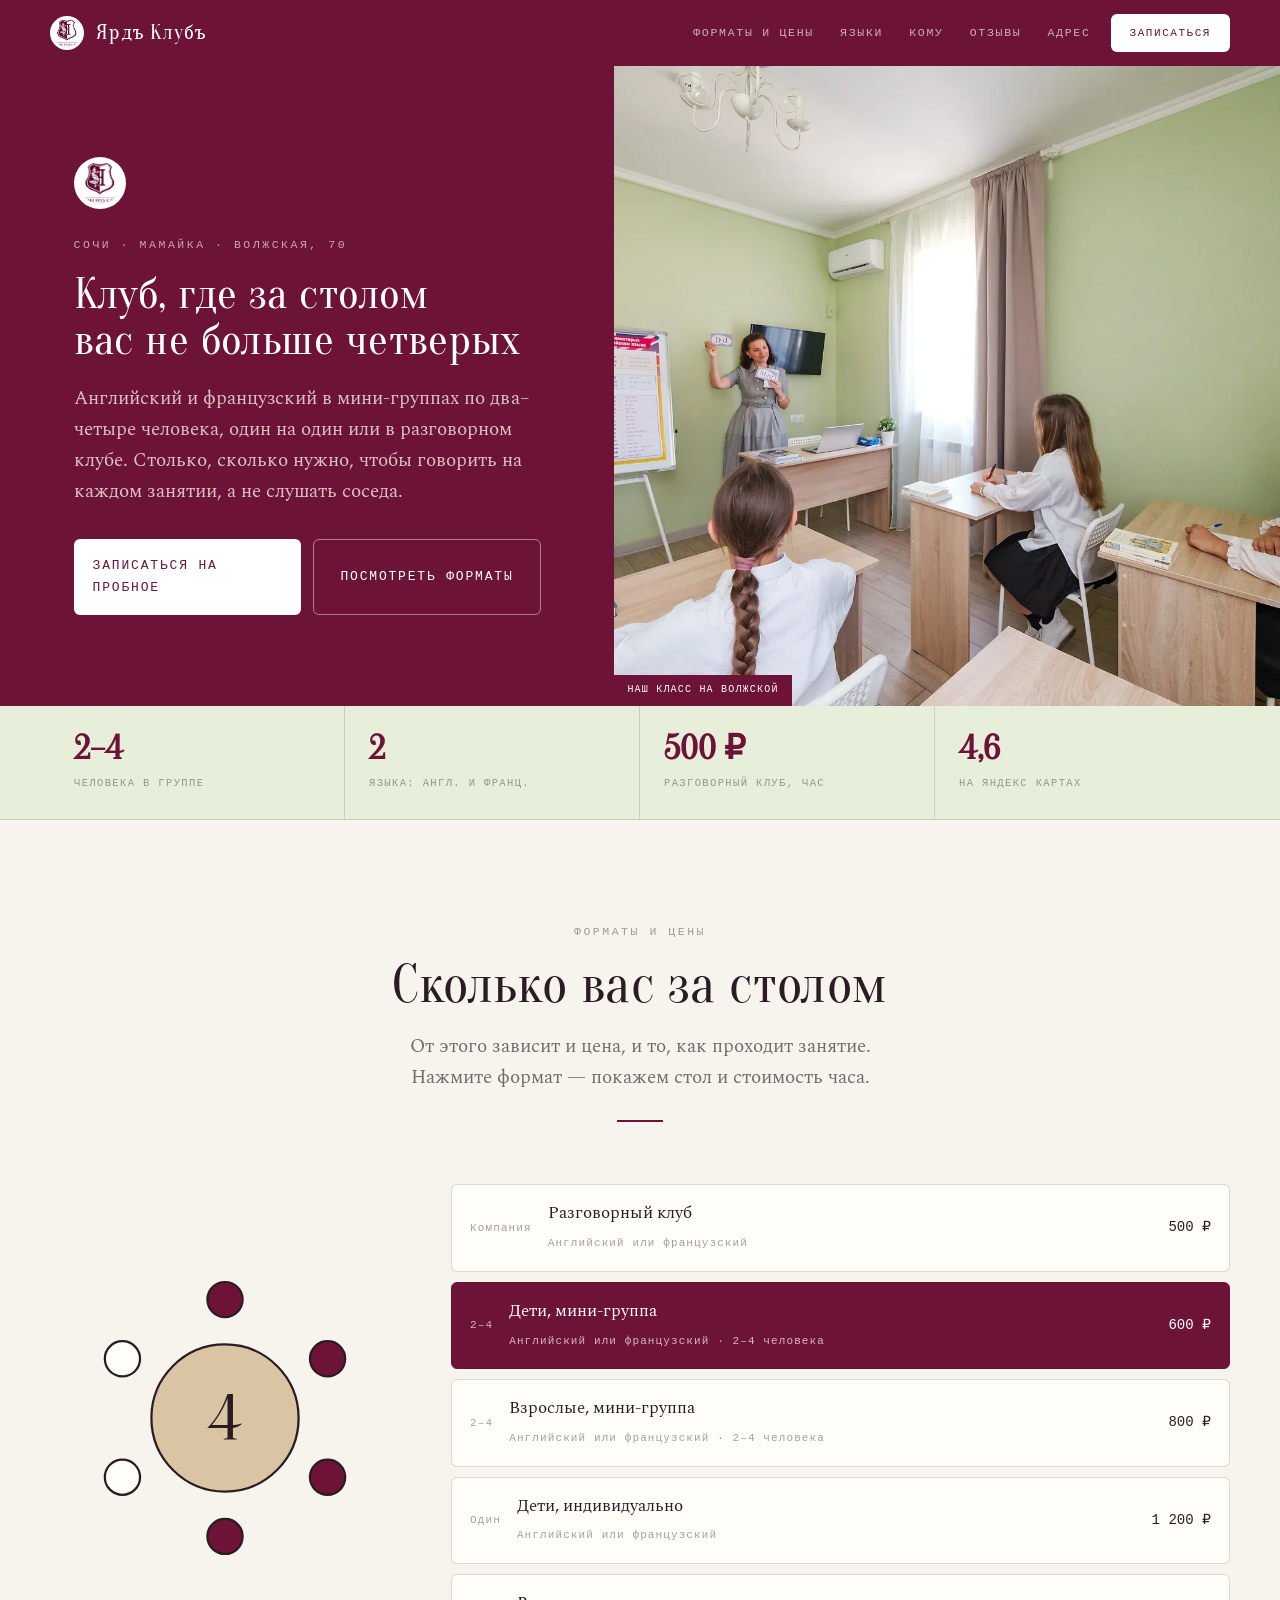
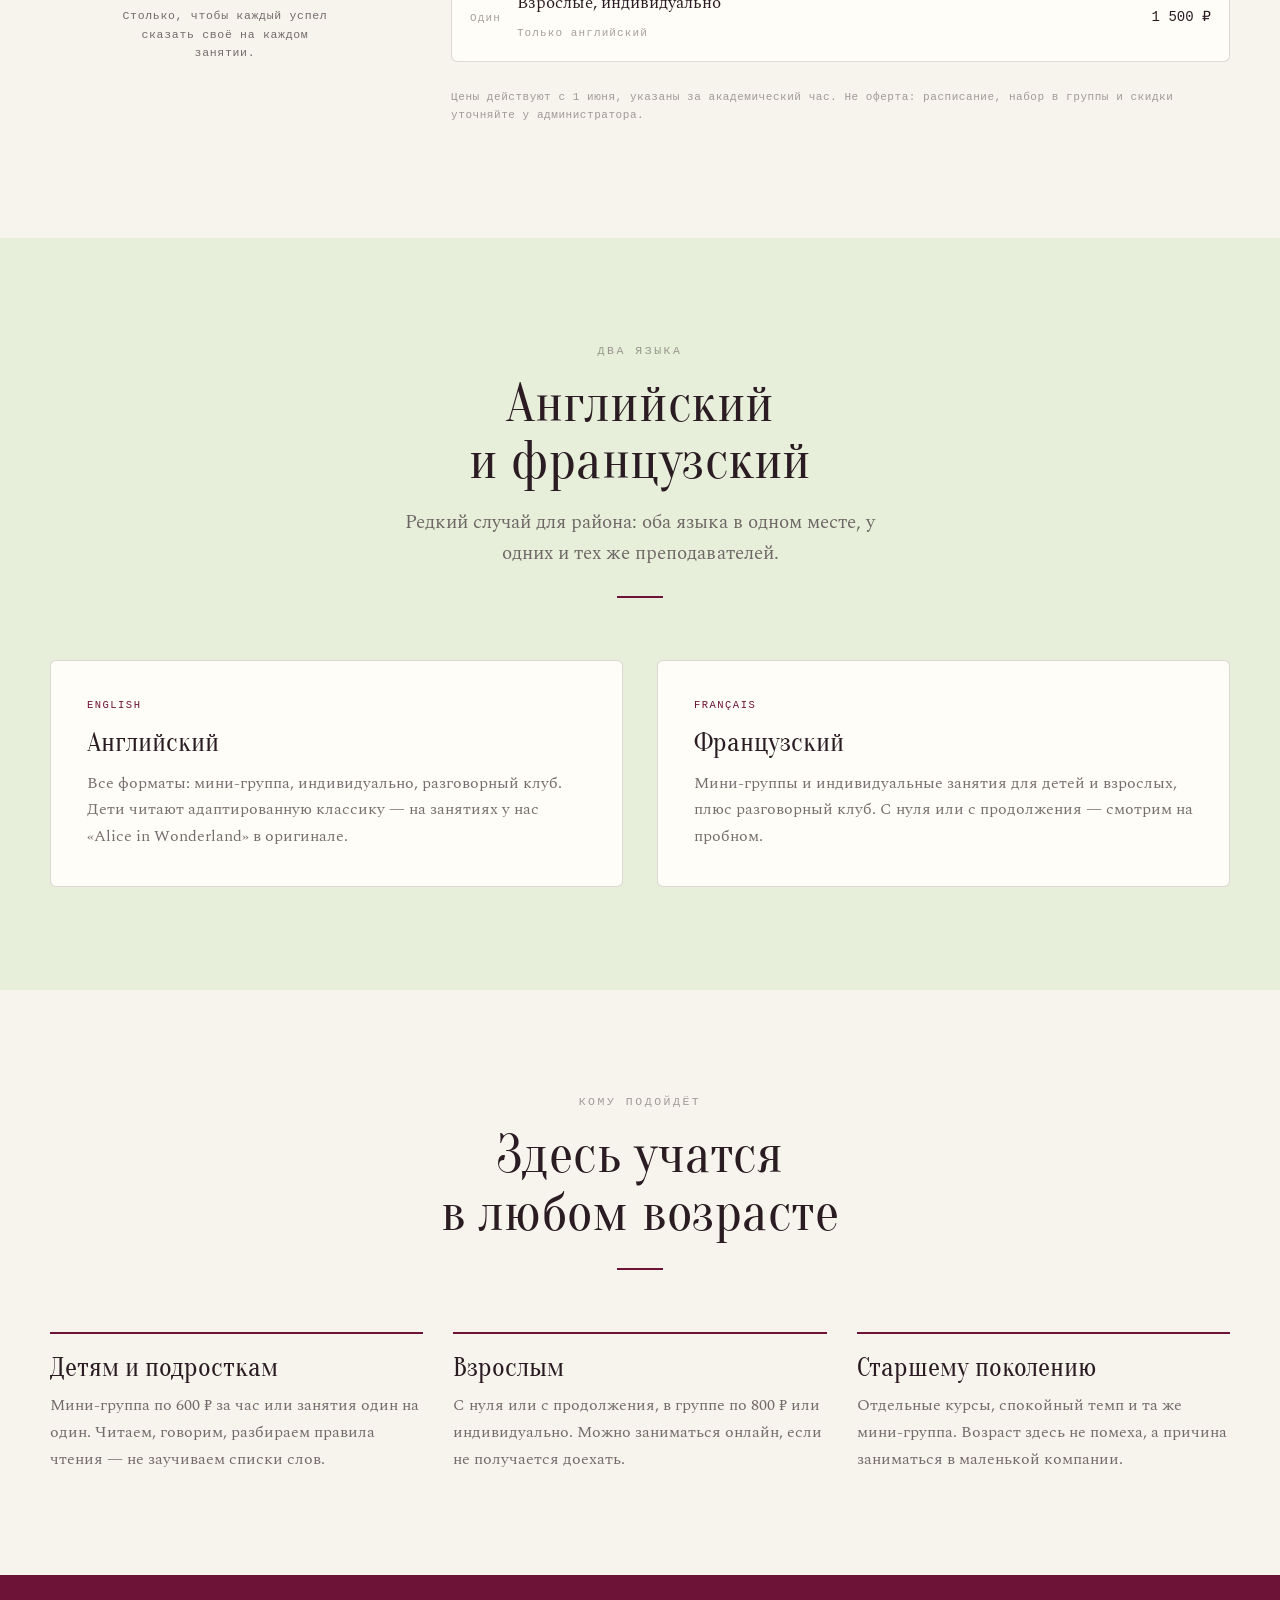
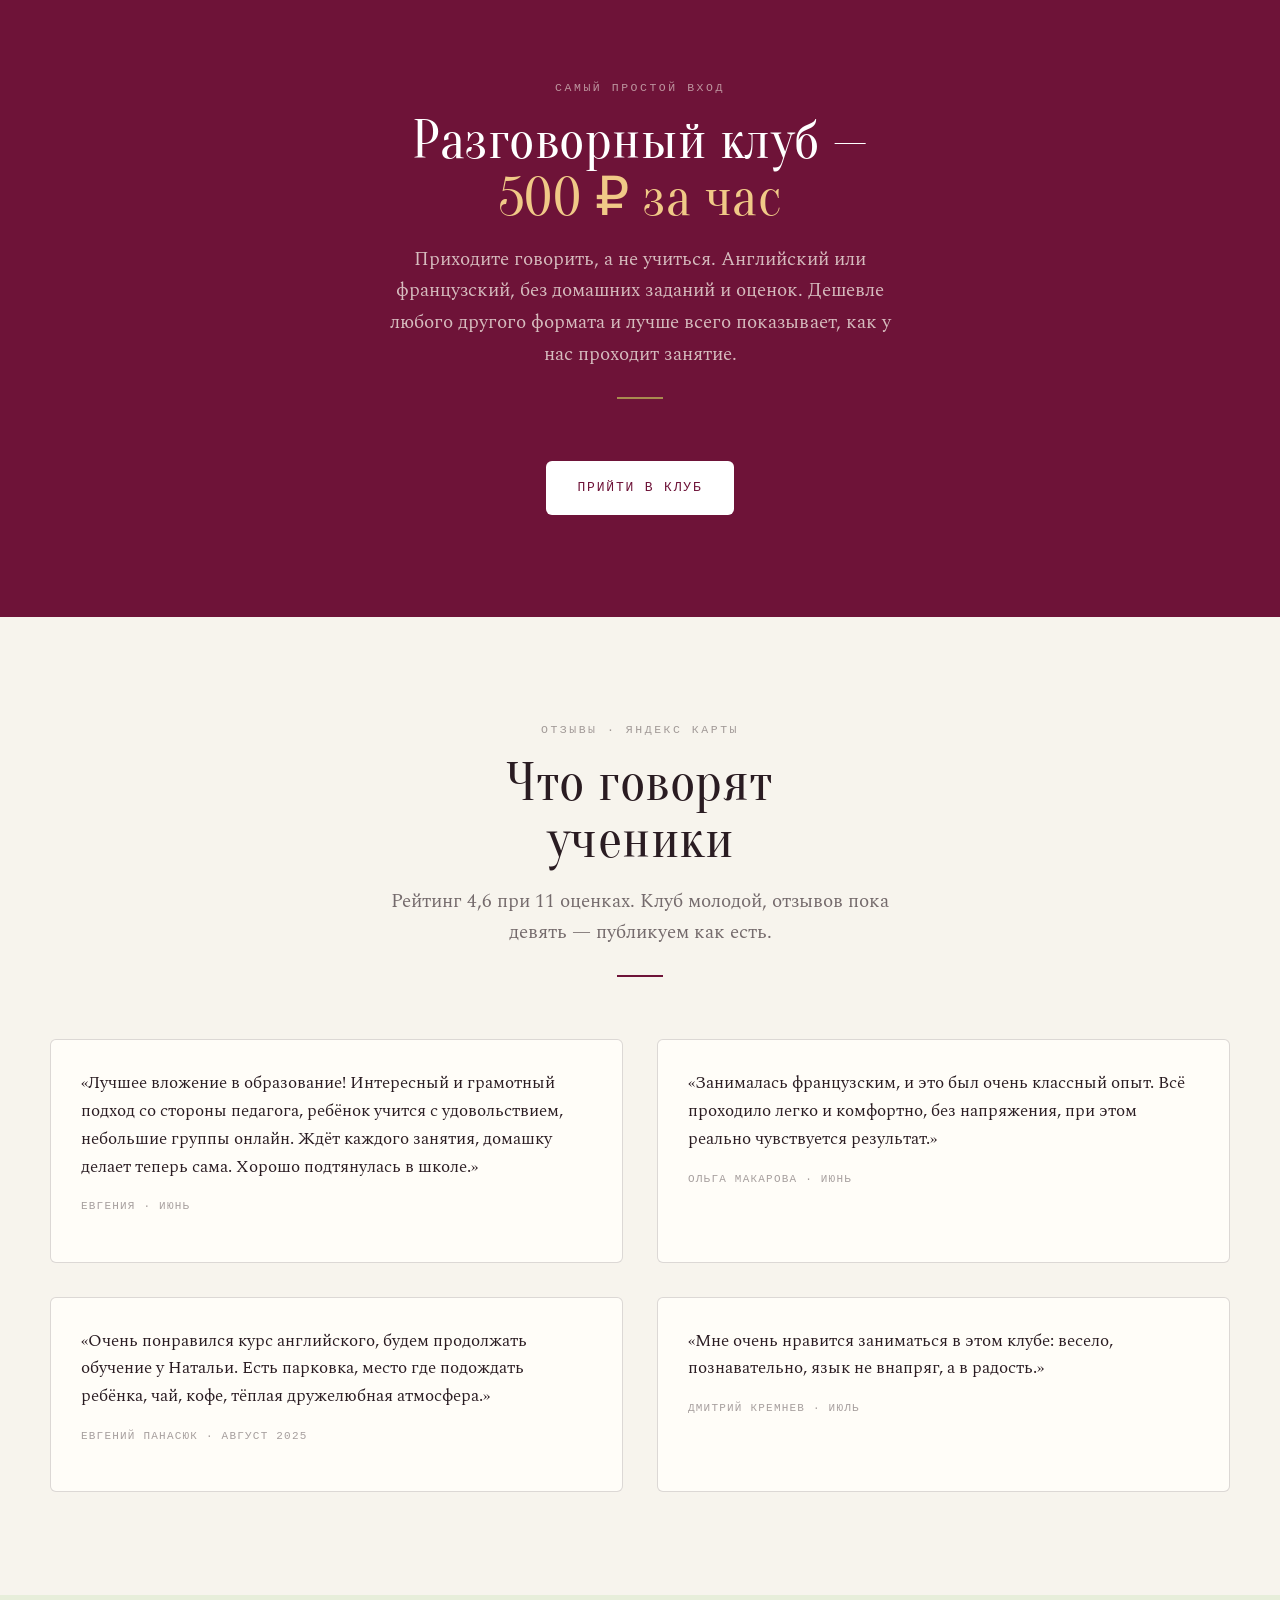
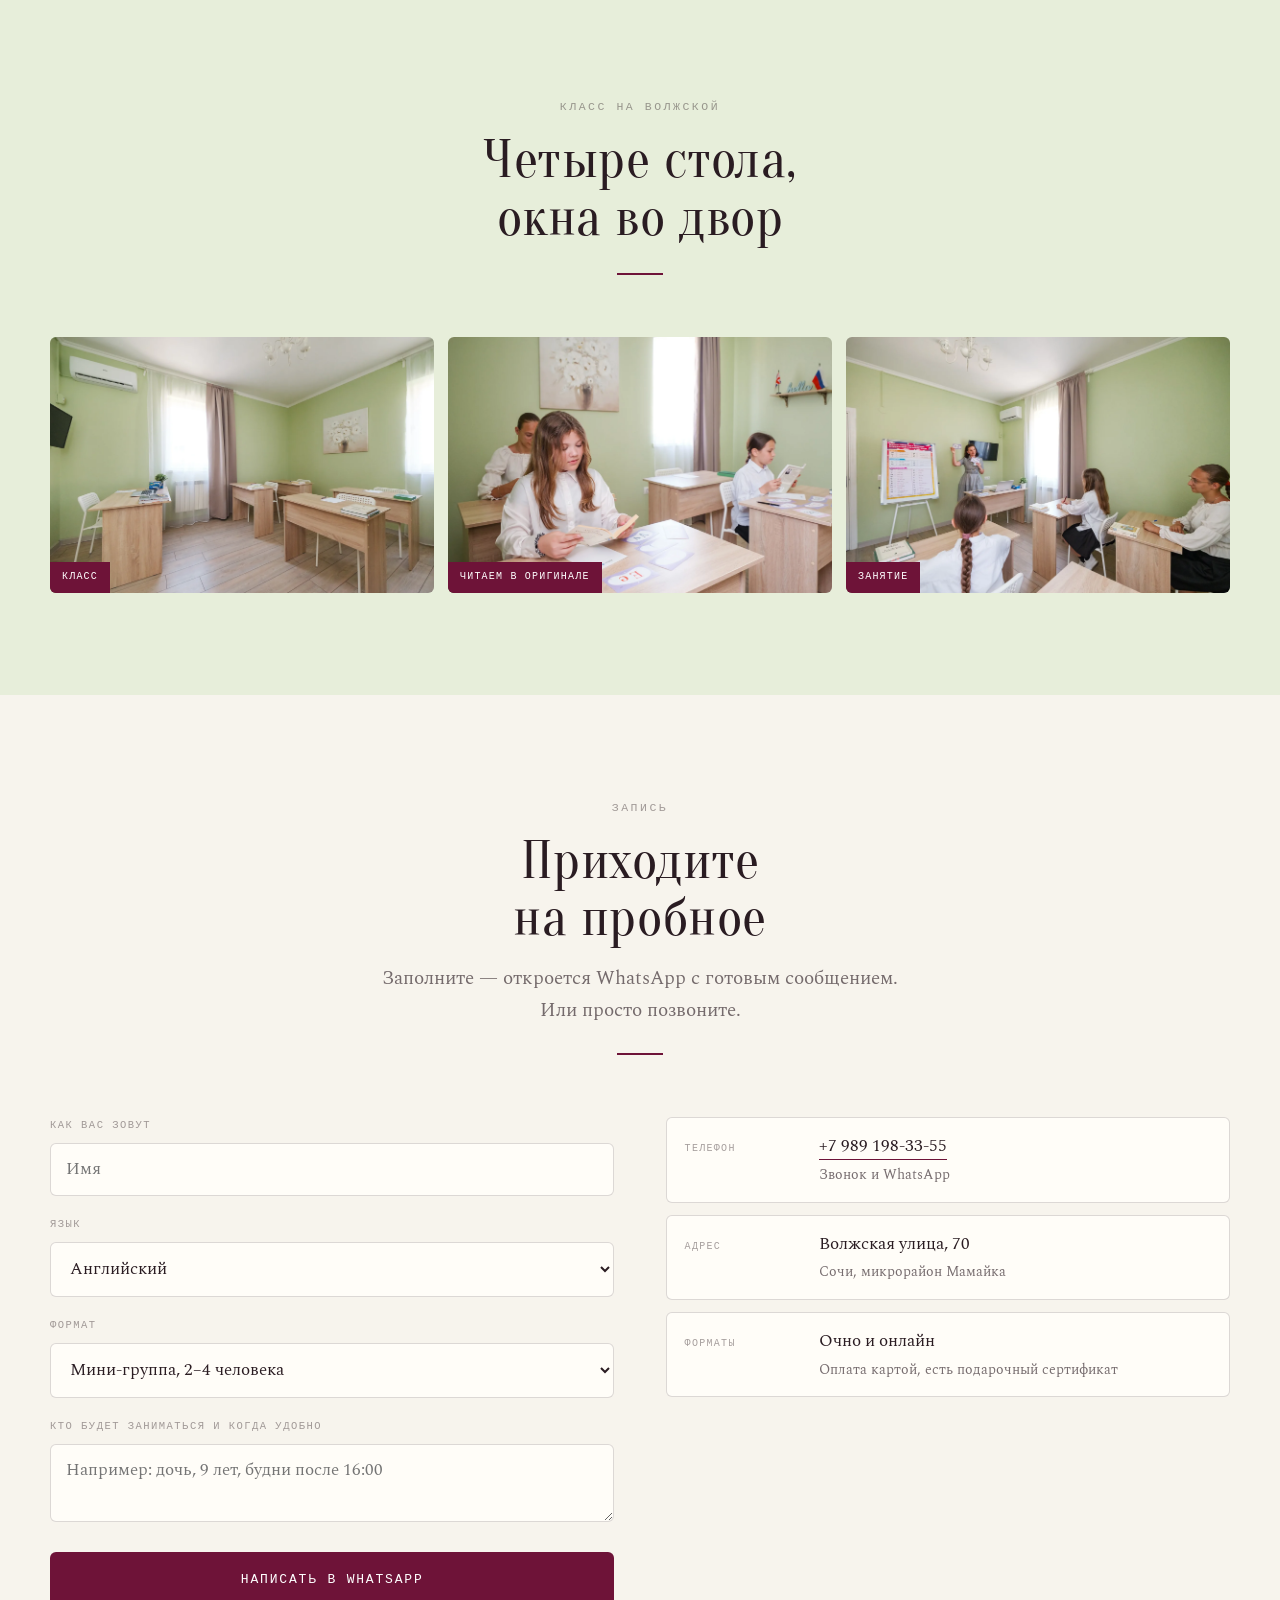
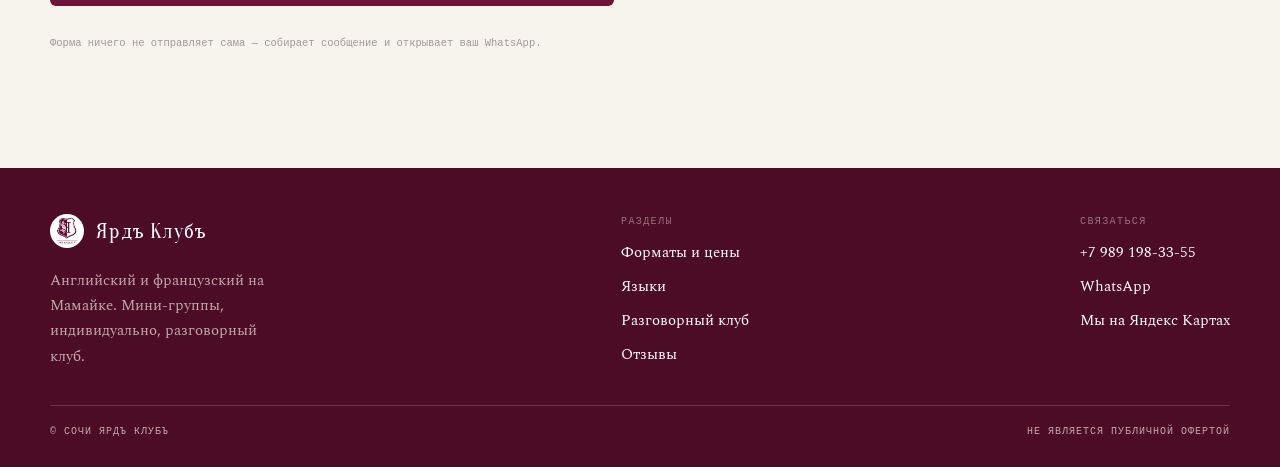
==== commit 2b05d638: "Пересобрать первый экран Ярдъ Клуба: цветной блок и фотография рядом На широком экране прошлая верси" ====
--- a/yardclub/index.html
+++ b/yardclub/index.html
@@ -49,17 +49,9 @@
 
   <!-- ═══ ПЕРВЫЙ ЭКРАН: ФОТО ВО ВСЮ ШИРИНУ ═══ -->
   <section class="hero">
-    <div class="hero-photo">
-      <picture>
-        <source srcset="assets/photo/lesson.webp" type="image/webp">
-        <img src="assets/photo/lesson.jpg" width="1600" height="1067"
-             alt="Занятие в Ярдъ Клубе: три ученицы за отдельными столами и преподаватель с карточками">
-      </picture>
-      <span class="hero-cap">Наш класс на Волжской</span>
-    </div>
-
-    <div class="wrap">
-      <div class="hero-card">
+    <div class="hero-panel">
+      <div class="hero-panel-in">
+        <img class="hero-crest" src="assets/photo/crest.webp" alt="" width="52" height="52">
         <p class="eyebrow">Сочи · Мамайка · Волжская, 70</p>
         <h1>Клуб, где за столом<br>вас не больше четверых</h1>
         <p class="hero-sub">
@@ -68,11 +60,20 @@
           чтобы говорить на каждом занятии, а не слушать соседа.
         </p>
         <div class="hero-cta">
-          <a class="btn btn-solid" href="#book">Записаться на пробное</a>
-          <a class="btn btn-line" href="#table">Посмотреть форматы</a>
-        </div>
-      </div>
-    </div>
+          <a class="btn btn-light" href="#book">Записаться на пробное</a>
+          <a class="btn btn-ghost" href="#table">Посмотреть форматы</a>
+        </div>
+      </div>
+    </div>
+
+    <figure class="hero-photo">
+      <picture>
+        <source srcset="assets/photo/lesson.webp" type="image/webp">
+        <img src="assets/photo/lesson.jpg" width="1600" height="1067"
+             alt="Занятие в Ярдъ Клубе: три ученицы за отдельными столами и преподаватель с карточками">
+      </picture>
+      <figcaption>Наш класс на Волжской</figcaption>
+    </figure>
   </section>
 
   <!-- ═══ ЛЕНТА ФАКТОВ ═══ -->
--- a/yardclub/assets/css/style.css
+++ b/yardclub/assets/css/style.css
@@ -59,7 +59,7 @@
 /* ---------- типографика ---------- */
 
 h1, h2, h3 { font-family: var(--display); font-weight: 400; margin: 0; line-height: 1.06; }
-h1 { font-size: clamp(34px, 4.6vw, 62px); letter-spacing: .01em; }
+h1 { font-size: clamp(32px, 3.4vw, 50px); letter-spacing: .01em; }
 h2 { font-size: clamp(30px, 4.4vw, 54px); letter-spacing: .01em; }
 h3 { font-size: clamp(21px, 2.4vw, 27px); }
 .accent { color: var(--wine); }
@@ -97,6 +97,10 @@
 .btn-solid:hover { background: var(--wine-deep); }
 .btn-line { background: transparent; color: var(--ink); border-color: var(--rule); }
 .btn-line:hover { border-color: var(--wine); color: var(--wine); }
+.btn-light { background: #fff; color: var(--wine); }
+.btn-light:hover { background: var(--band); }
+.btn-ghost { background: transparent; color: #fff; border-color: rgba(255, 255, 255, .45); }
+.btn-ghost:hover { border-color: #fff; background: rgba(255, 255, 255, .12); }
 .btn-block { width: 100%; }
 .btn:focus-visible { outline: 2px solid var(--gold); outline-offset: 3px; }
 
@@ -114,51 +118,67 @@
 .hdr .btn:hover { background: var(--band); }
 @media (max-width: 980px) { .nav { display: none; } }
 
-/* ---------- первый экран: фотография и карточка поверх ---------- */
-/* Белый текст прямо на снимке читался мутно: класс светлый, за спиной
-   окно и зелёная стена. Поэтому текст живёт на плотной карточке, а
-   фотография остаётся полосой во всю ширину — композиция сохраняется,
-   читаемость перестаёт зависеть от того, что попало в кадр. */
-
-.hero { padding: 0; }
-
-.hero-photo { position: relative; height: clamp(210px, 34vh, 360px); overflow: hidden; }
-.hero-photo img { width: 100%; height: 100%; object-fit: cover; object-position: center 38%; }
-.hero-cap {
-  position: absolute; right: 0; bottom: 0;
+/* ---------- первый экран: цветной блок и фотография рядом ----------
+   Прошлые две версии клали текст на снимок — и белым по светлой стене,
+   и карточкой поверх. На широком экране фотография сжималась в полоску,
+   а учениц, ради которых кадр и снят, обрезало. Здесь текст и снимок
+   не пересекаются вовсе: слева сплошной блок фирменного бордового,
+   справа фотография во всю высоту. Читаемость перестаёт зависеть
+   от кадра, а кадру достаётся половина экрана. */
+
+.hero {
+  display: grid;
+  grid-template-columns: minmax(0, 48fr) minmax(0, 52fr);
+  min-height: min(76vh, 640px);
+  padding: 0;
+}
+.hero-panel { background: var(--wine); color: #fff; display: flex; align-items: center; }
+/* Блок центрируется внутри панели и держит меру строки: выравнивание
+   по контейнеру страницы зажимало его до 470 px на широком экране,
+   и заголовок ломался на пять строк. */
+.hero-panel-in {
+  width: min(100%, 34rem);
+  margin-inline: auto;
+  padding: clamp(36px, 4vw, 60px) clamp(24px, 3vw, 44px);
+}
+.hero-crest {
+  width: 52px; height: 52px; object-fit: contain;
+  background: #fff; border-radius: 50%; padding: 5px; margin-bottom: 26px;
+}
+.hero .eyebrow { color: rgba(255, 255, 255, .62); }
+.hero h1 { color: #fff; margin-bottom: 20px; }
+.hero-sub { font-size: clamp(16px, 1.6vw, 18.5px); color: rgba(244, 236, 228, .82); margin: 0 0 32px; }
+/* Кнопки делят строку поровну: при разной ширине они вставали
+   лесенкой и первый экран выглядел неаккуратно. */
+.hero-cta { display: flex; gap: 12px; flex-wrap: wrap; }
+.hero-cta .btn { flex: 1 1 190px; padding-inline: 18px; }
+
+.hero-photo { position: relative; margin: 0; overflow: hidden; }
+.hero-photo img { width: 100%; height: 100%; object-fit: cover; object-position: 58% 42%; }
+.hero-photo figcaption {
+  position: absolute; left: 0; bottom: 0;
   background: var(--wine); color: #fff;
   font-family: var(--mono); font-size: 10px; letter-spacing: .12em;
   text-transform: uppercase; padding: 7px 13px;
 }
 
-/* На узком экране карточка наезжает на подпись — прячем её:
-   адрес и так стоит рубрикой в самой карточке. */
-@media (max-width: 760px) { .hero-cap { display: none; } }
-
-.hero-card {
-  position: relative;
-  margin-top: clamp(-110px, -8vw, -68px);
-  margin-bottom: clamp(40px, 5vw, 64px);
-  background: var(--paper);
-  border: 1px solid var(--rule);
-  border-radius: var(--r);
-  padding: clamp(26px, 3.6vw, 52px);
-  max-width: 800px;
-  box-shadow: 0 18px 44px -22px rgba(42, 28, 34, .38);
-}
-.hero-card h1 { margin-bottom: 18px; }
-.hero-sub { font-size: clamp(16px, 1.7vw, 19px); color: var(--ink-60); margin: 0 0 28px; }
-.hero-cta { display: flex; gap: 12px; flex-wrap: wrap; }
+@media (max-width: 900px) {
+  .hero { grid-template-columns: 1fr; min-height: 0; }
+  /* Сначала комната, потом предложение: снимок работает крючком,
+     а кнопки остаются близко к началу страницы. */
+  .hero-photo { order: -1; height: clamp(200px, 34vh, 300px); }
+  .hero-panel-in { padding: clamp(30px, 6vw, 44px) var(--gutter); max-width: none; }
+}
 
 /* ---------- лента фактов ---------- */
 
-.strip { background: var(--wine); color: #f4ece4; padding-block: 0; }
+.strip { background: var(--band); color: var(--ink); padding-block: 0; border-bottom: 1px solid var(--rule); }
 .strip-in { display: flex; flex-wrap: wrap; }
-.strip-i { flex: 1 1 200px; padding: 26px 24px; border-right: 1px solid rgba(255,255,255,.16); }
+.strip-i { flex: 1 1 200px; padding: 26px 24px; border-right: 1px solid rgba(42,28,34,.14); }
 .strip-i:last-child { border-right: 0; }
-.strip-i b { display: block; font-family: var(--display); font-size: clamp(26px, 3.2vw, 34px); color: #fff; line-height: 1; }
-.strip-i span { display: block; font-family: var(--mono); font-size: 10.5px; letter-spacing: .13em; text-transform: uppercase; color: rgba(244,236,228,.6); margin-top: 9px; }
-@media (max-width: 640px) { .strip-i { flex-basis: 50%; border-bottom: 1px solid rgba(255,255,255,.16); } }
+.strip-i b { display: block; font-family: var(--display); font-size: clamp(26px, 3.2vw, 34px); color: var(--wine); line-height: 1; }
+.strip-i span { display: block; font-family: var(--mono); font-size: 10.5px; letter-spacing: .13em; text-transform: uppercase; color: var(--ink-40); margin-top: 9px; }
+@media (max-width: 640px) { .strip-i { flex-basis: 50%; border-bottom: 1px solid rgba(42,28,34,.14); } }
 
 /* ---------- подпись проекта: клубный стол ---------- */
 
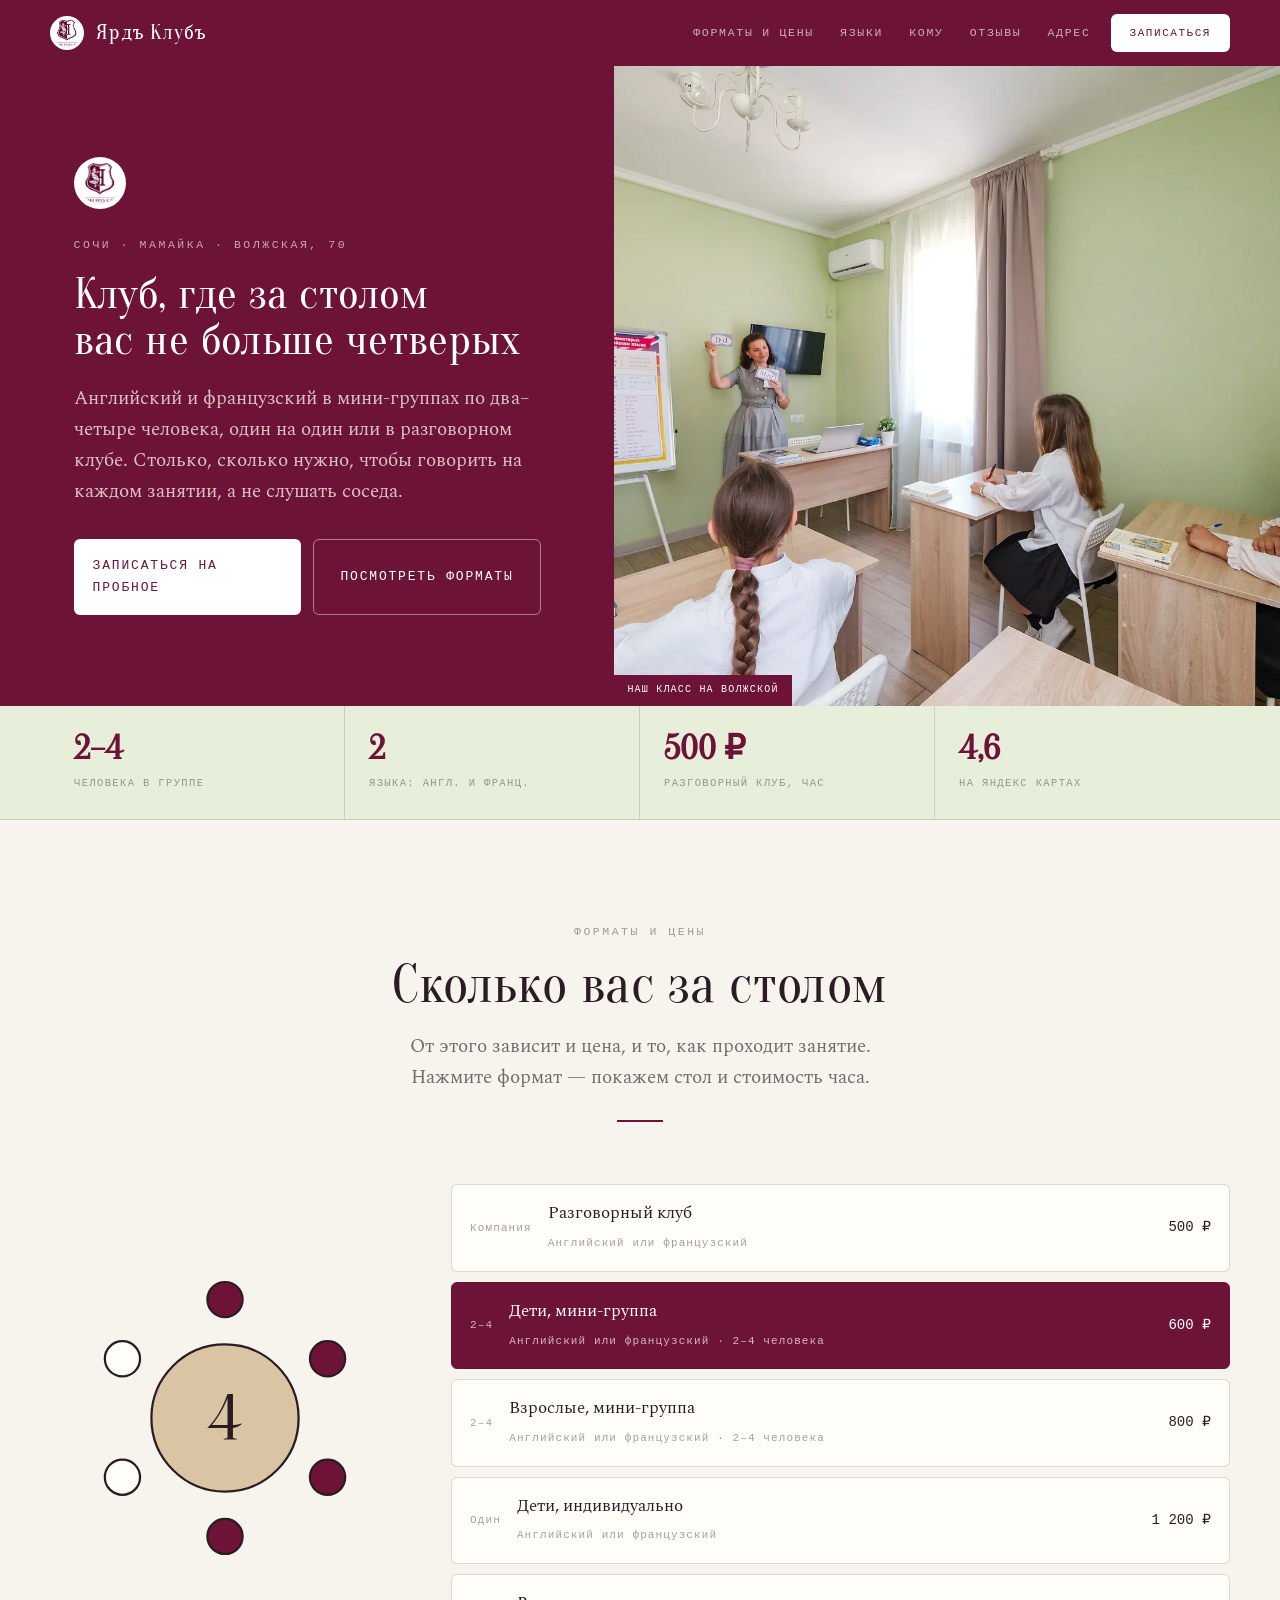
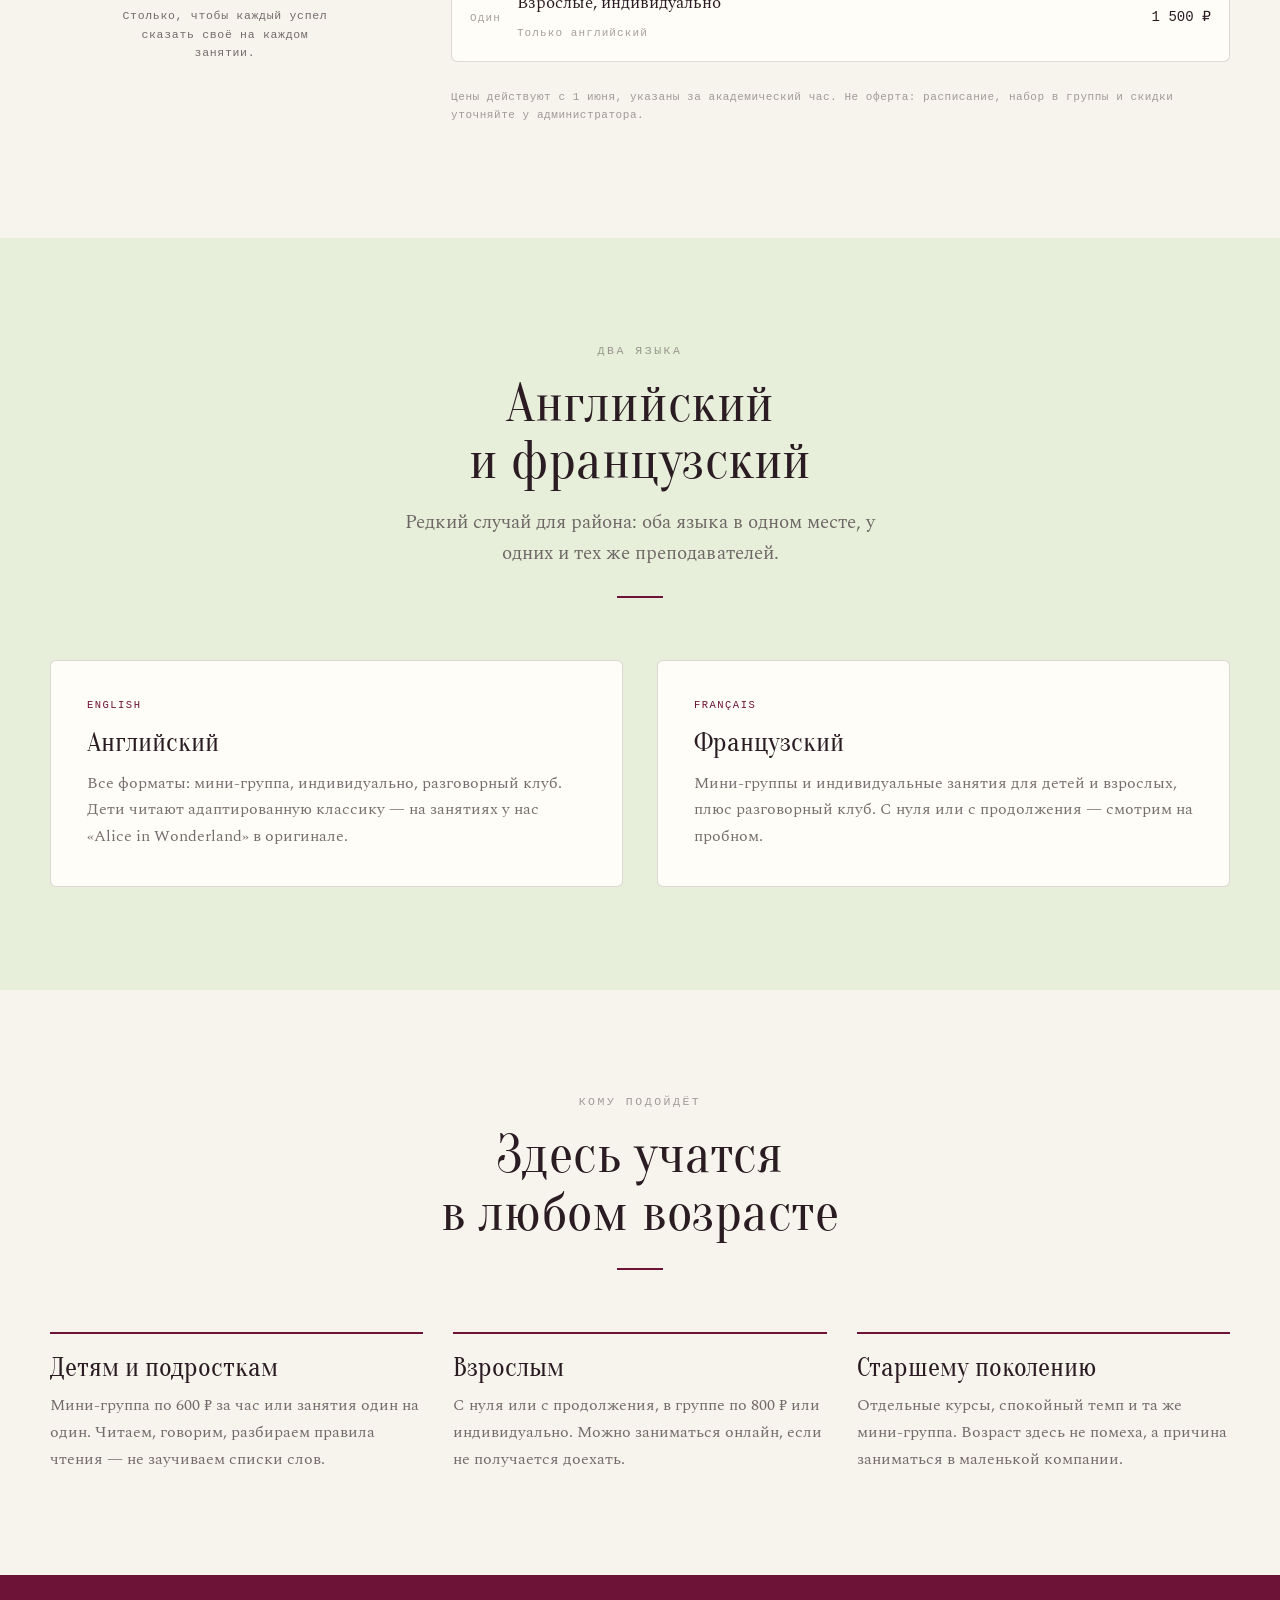
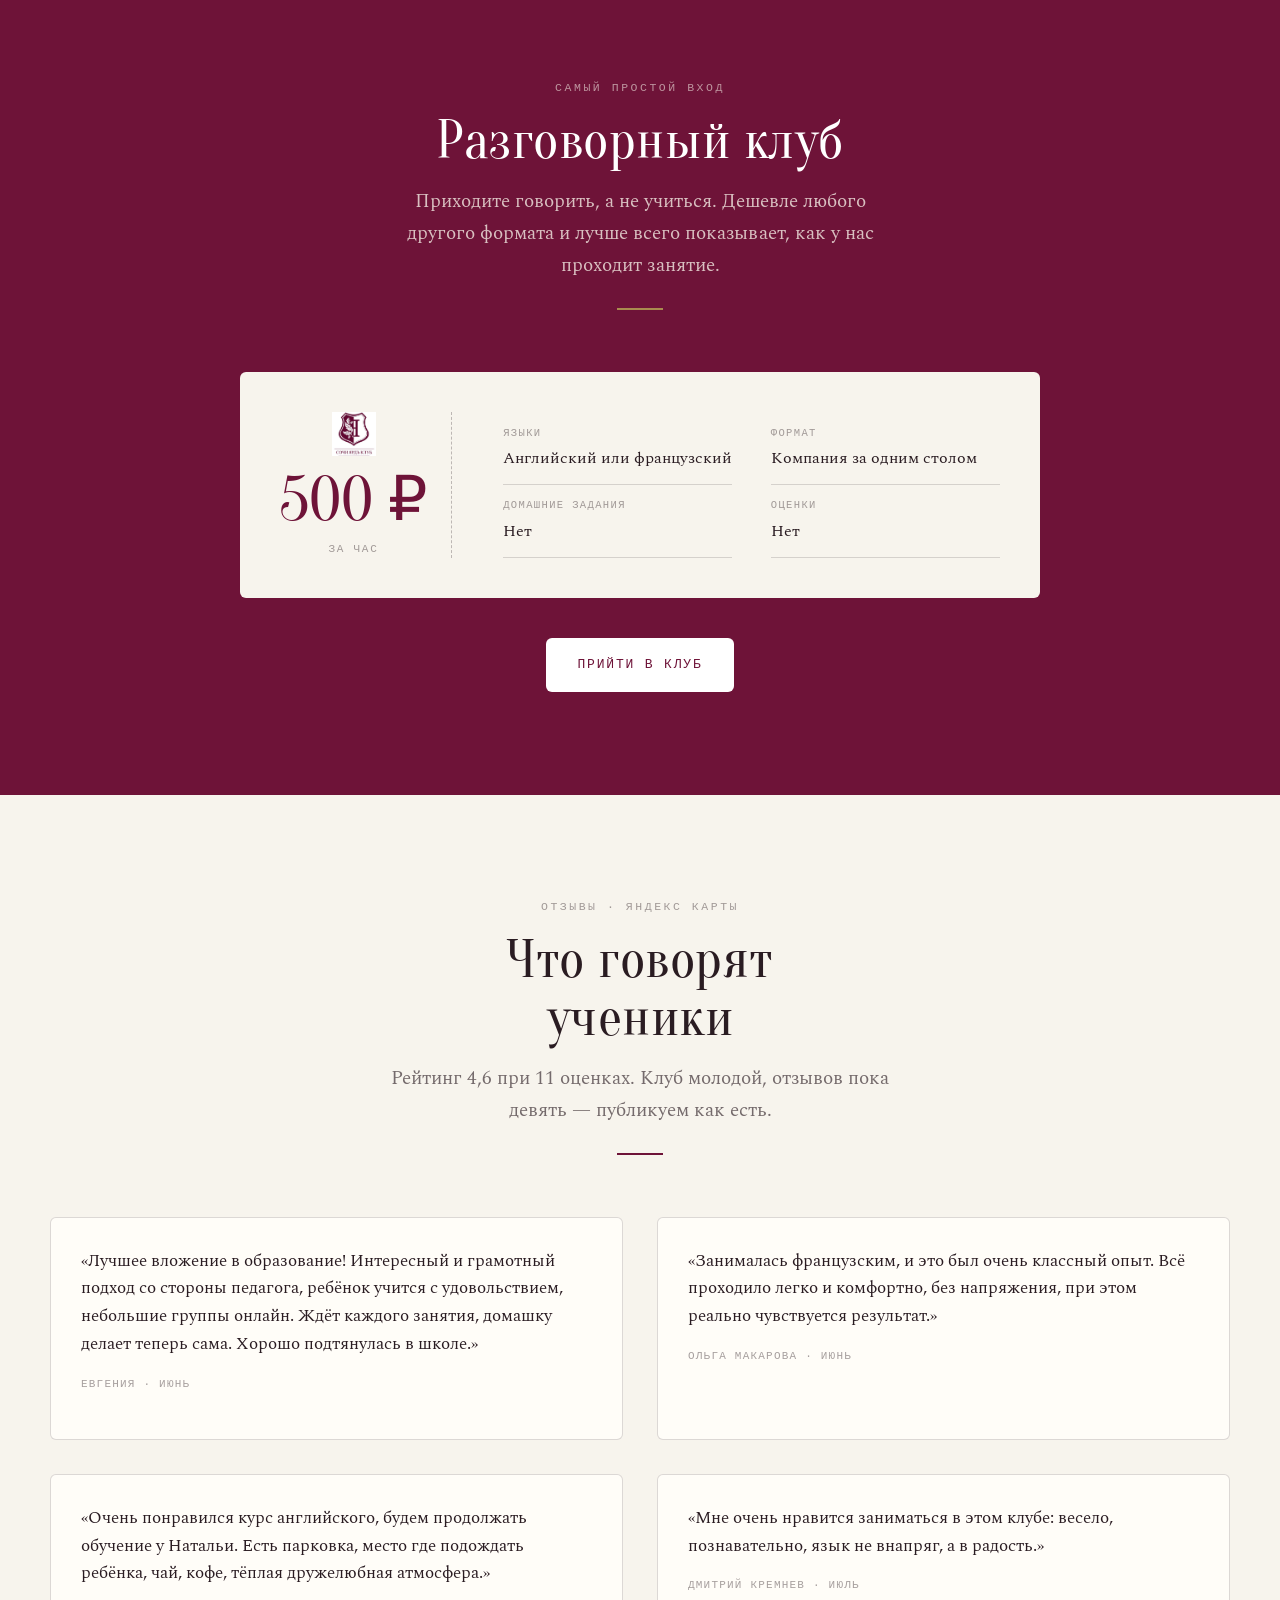
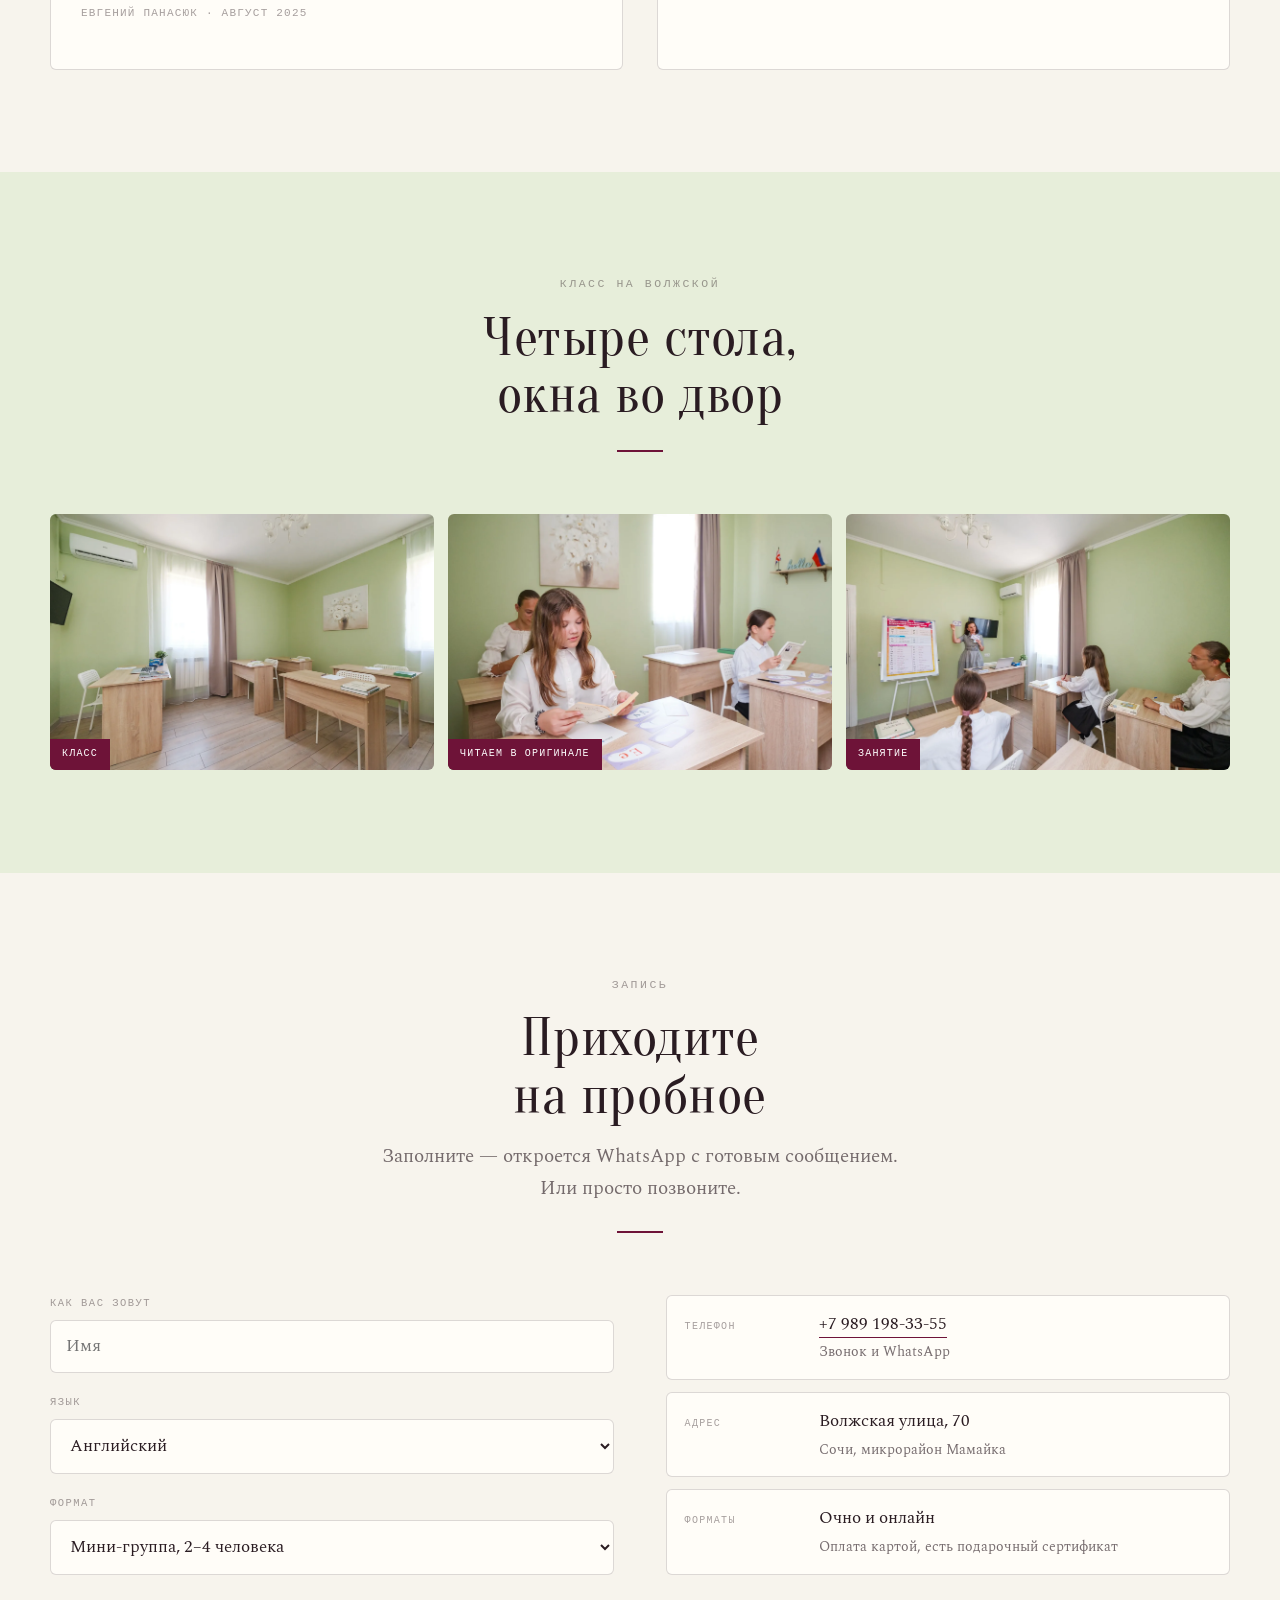
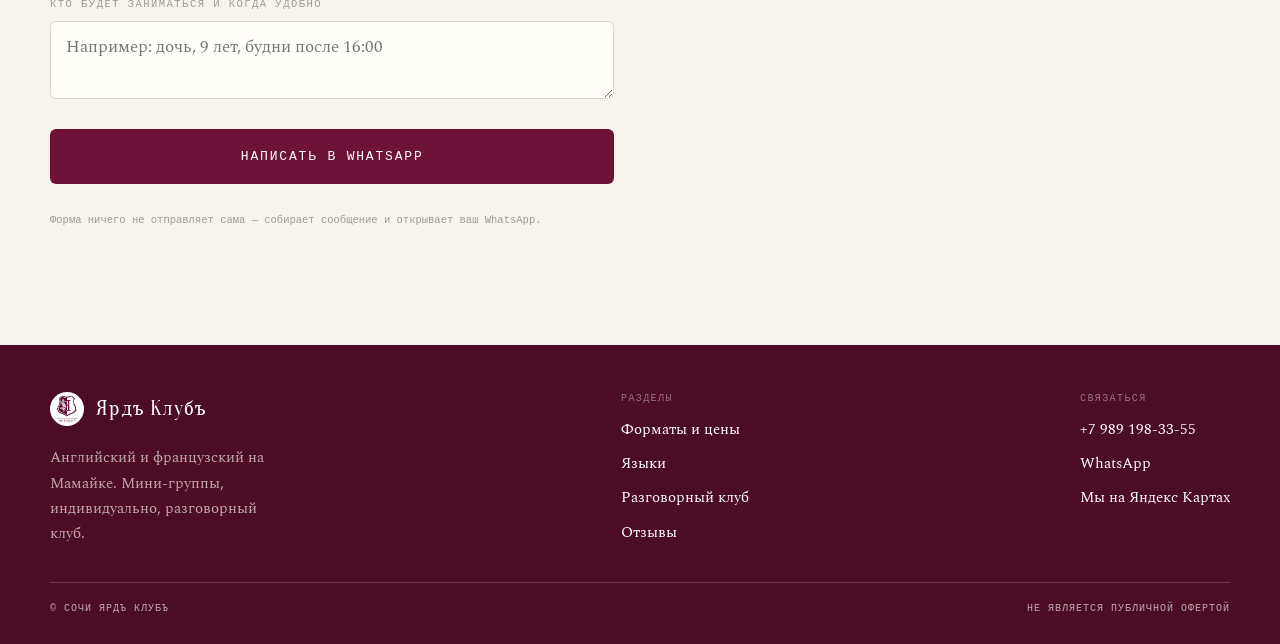
==== commit e1c6d66c: "Ярдъ Клубъ: липкая шапка и пригласительный билет вместо пустого блока Шапка теперь едет за прокрутко" ====
--- a/yardclub/index.html
+++ b/yardclub/index.html
@@ -178,15 +178,30 @@
     <div class="wrap">
       <div class="head">
         <p class="eyebrow">Самый простой вход</p>
-        <h2>Разговорный клуб —<br><span class="accent">500 ₽ за час</span></h2>
-        <p class="lede" style="color:rgba(244,236,228,.78)">
-          Приходите говорить, а не учиться. Английский или французский,
-          без домашних заданий и оценок. Дешевле любого другого формата
+        <h2>Разговорный клуб</h2>
+        <p class="lede" style="color:rgba(244,236,228,.8)">
+          Приходите говорить, а не учиться. Дешевле любого другого формата
           и лучше всего показывает, как у нас проходит занятие.
         </p>
       </div>
-      <div style="text-align:center">
-        <a class="btn btn-solid" href="#book" style="background:#fff;color:var(--wine)">Прийти в клуб</a>
+
+      <div class="ticket">
+        <div class="ticket-price">
+          <img class="ticket-crest" src="assets/photo/crest.webp" alt="" width="44" height="44">
+          <b>500 ₽</b>
+          <span>за час</span>
+        </div>
+
+        <dl class="ticket-list">
+          <div><dt>Языки</dt><dd>Английский или французский</dd></div>
+          <div><dt>Формат</dt><dd>Компания за одним столом</dd></div>
+          <div><dt>Домашние задания</dt><dd>Нет</dd></div>
+          <div><dt>Оценки</dt><dd>Нет</dd></div>
+        </dl>
+      </div>
+
+      <div class="ticket-cta">
+        <a class="btn btn-light" href="#book">Прийти в клуб</a>
       </div>
     </div>
   </section>
--- a/yardclub/assets/css/style.css
+++ b/yardclub/assets/css/style.css
@@ -50,7 +50,7 @@
 a { color: inherit; }
 
 .wrap { width: min(100% - (var(--gutter) * 2), var(--wrap)); margin-inline: auto; }
-section { padding-block: var(--step); }
+section { padding-block: var(--step); scroll-margin-top: 66px; }
 .band { background: var(--band); }
 .wine { background: var(--wine); color: #f4ece4; }
 .wine h2, .wine h3 { color: #fff; }
@@ -106,7 +106,17 @@
 
 /* ---------- шапка ---------- */
 
-.hdr { background: var(--wine); color: #f4ece4; }
+/* Шапка едет за прокруткой. Полоска снизу появляется только когда
+   страницу тронули: на самом верху она лишняя, шапка и так упирается
+   в фотографию. Тень внутренняя, а не border — иначе в момент
+   появления линии контент дёргается на пиксель вниз. */
+.hdr {
+  position: sticky; top: 0; z-index: 60;
+  background: var(--wine); color: #f4ece4;
+  box-shadow: inset 0 -1px 0 rgba(255, 255, 255, 0);
+  transition: box-shadow .22s ease;
+}
+.hdr.is-scrolled { box-shadow: inset 0 -1px 0 rgba(255, 255, 255, .6); }
 .hdr-in { display: flex; align-items: center; gap: 20px; height: 66px; }
 .mark { display: flex; align-items: center; gap: 12px; text-decoration: none; margin-right: auto; }
 .mark img { width: 34px; height: 34px; object-fit: contain; background: #fff; border-radius: 50%; padding: 3px; }
@@ -234,6 +244,47 @@
 .who-c h3 { margin-bottom: 10px; }
 .who-c p { margin: 0; color: var(--ink-60); font-size: 16px; }
 
+/* ---------- разговорный клуб: пригласительный билет ----------
+   Раньше здесь было пустое бордовое поле в тысячу пикселей с одинокой
+   кнопкой посередине. Теперь то же предложение, но с конкретикой:
+   цена слева, условия справа, всё внутри одной карточки. */
+
+.ticket {
+  display: grid; grid-template-columns: auto 1fr;
+  gap: clamp(24px, 4vw, 56px); align-items: center;
+  max-width: 800px; margin-inline: auto;
+  background: var(--paper); color: var(--ink);
+  border-radius: var(--r); padding: clamp(26px, 3.4vw, 40px);
+}
+@media (max-width: 700px) { .ticket { grid-template-columns: 1fr; gap: 24px; } }
+
+.ticket-price { text-align: center; padding-right: clamp(0px, 2vw, 24px); }
+@media (min-width: 701px) { .ticket-price { border-right: 1px dashed rgba(42, 28, 34, .28); } }
+.ticket-crest {
+  width: 44px; height: 44px; object-fit: contain;
+  margin: 0 auto 14px; display: block;
+}
+.ticket-price b {
+  display: block; font-family: var(--display); font-weight: 400;
+  font-size: clamp(44px, 5.4vw, 62px); line-height: 1; color: var(--wine);
+}
+.ticket-price span {
+  display: block; margin-top: 8px;
+  font-family: var(--mono); font-size: 11px; letter-spacing: .16em;
+  text-transform: uppercase; color: var(--ink-40);
+}
+
+.ticket-list { margin: 0; display: grid; grid-template-columns: 1fr 1fr; gap: 0 clamp(20px, 3vw, 40px); }
+@media (max-width: 560px) { .ticket-list { grid-template-columns: 1fr; } }
+.ticket-list > div { padding: 12px 0; border-bottom: 1px solid var(--rule); }
+.ticket-list dt {
+  font-family: var(--mono); font-size: 10.5px; letter-spacing: .13em;
+  text-transform: uppercase; color: var(--ink-40); margin-bottom: 3px;
+}
+.ticket-list dd { margin: 0; font-size: 16px; }
+
+.ticket-cta { text-align: center; margin-top: clamp(28px, 3.4vw, 40px); }
+
 /* ---------- отзывы ---------- */
 
 .quotes { display: grid; grid-template-columns: repeat(2, 1fr); gap: clamp(20px, 3vw, 34px); }
